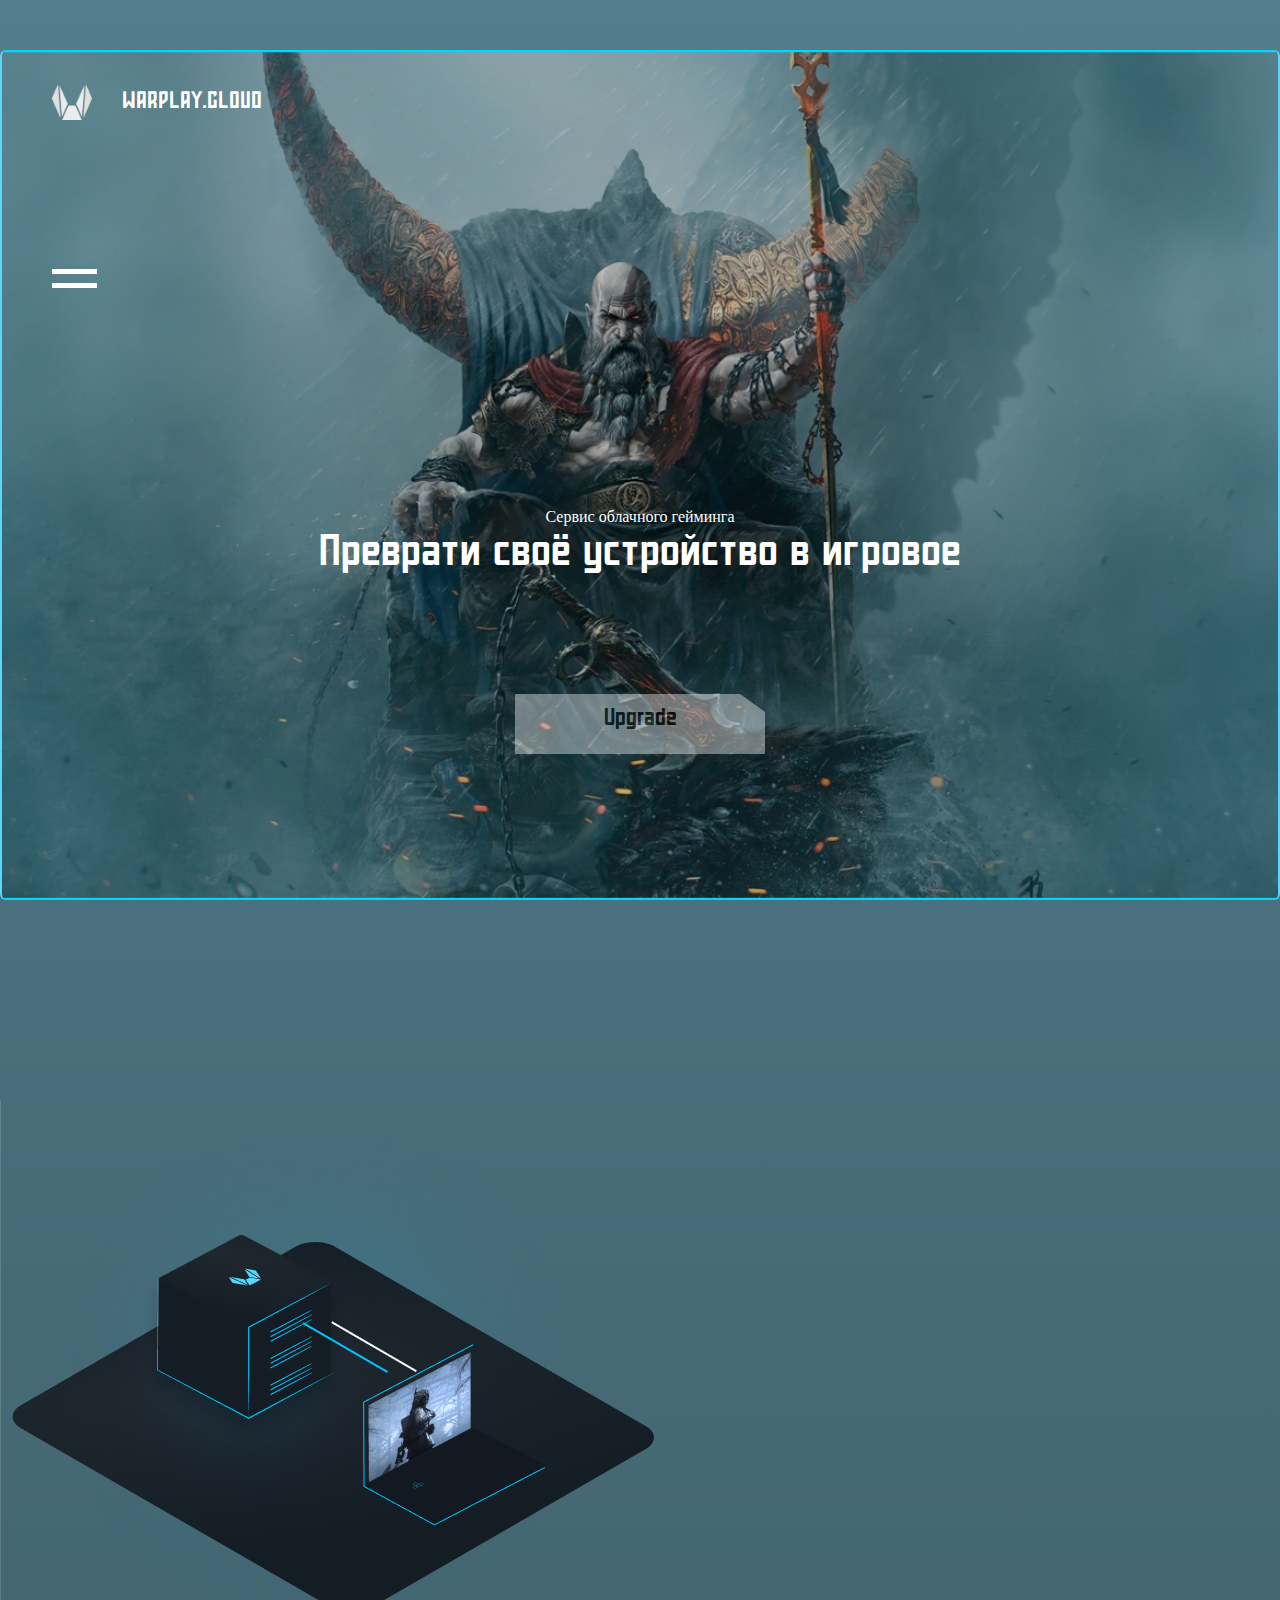
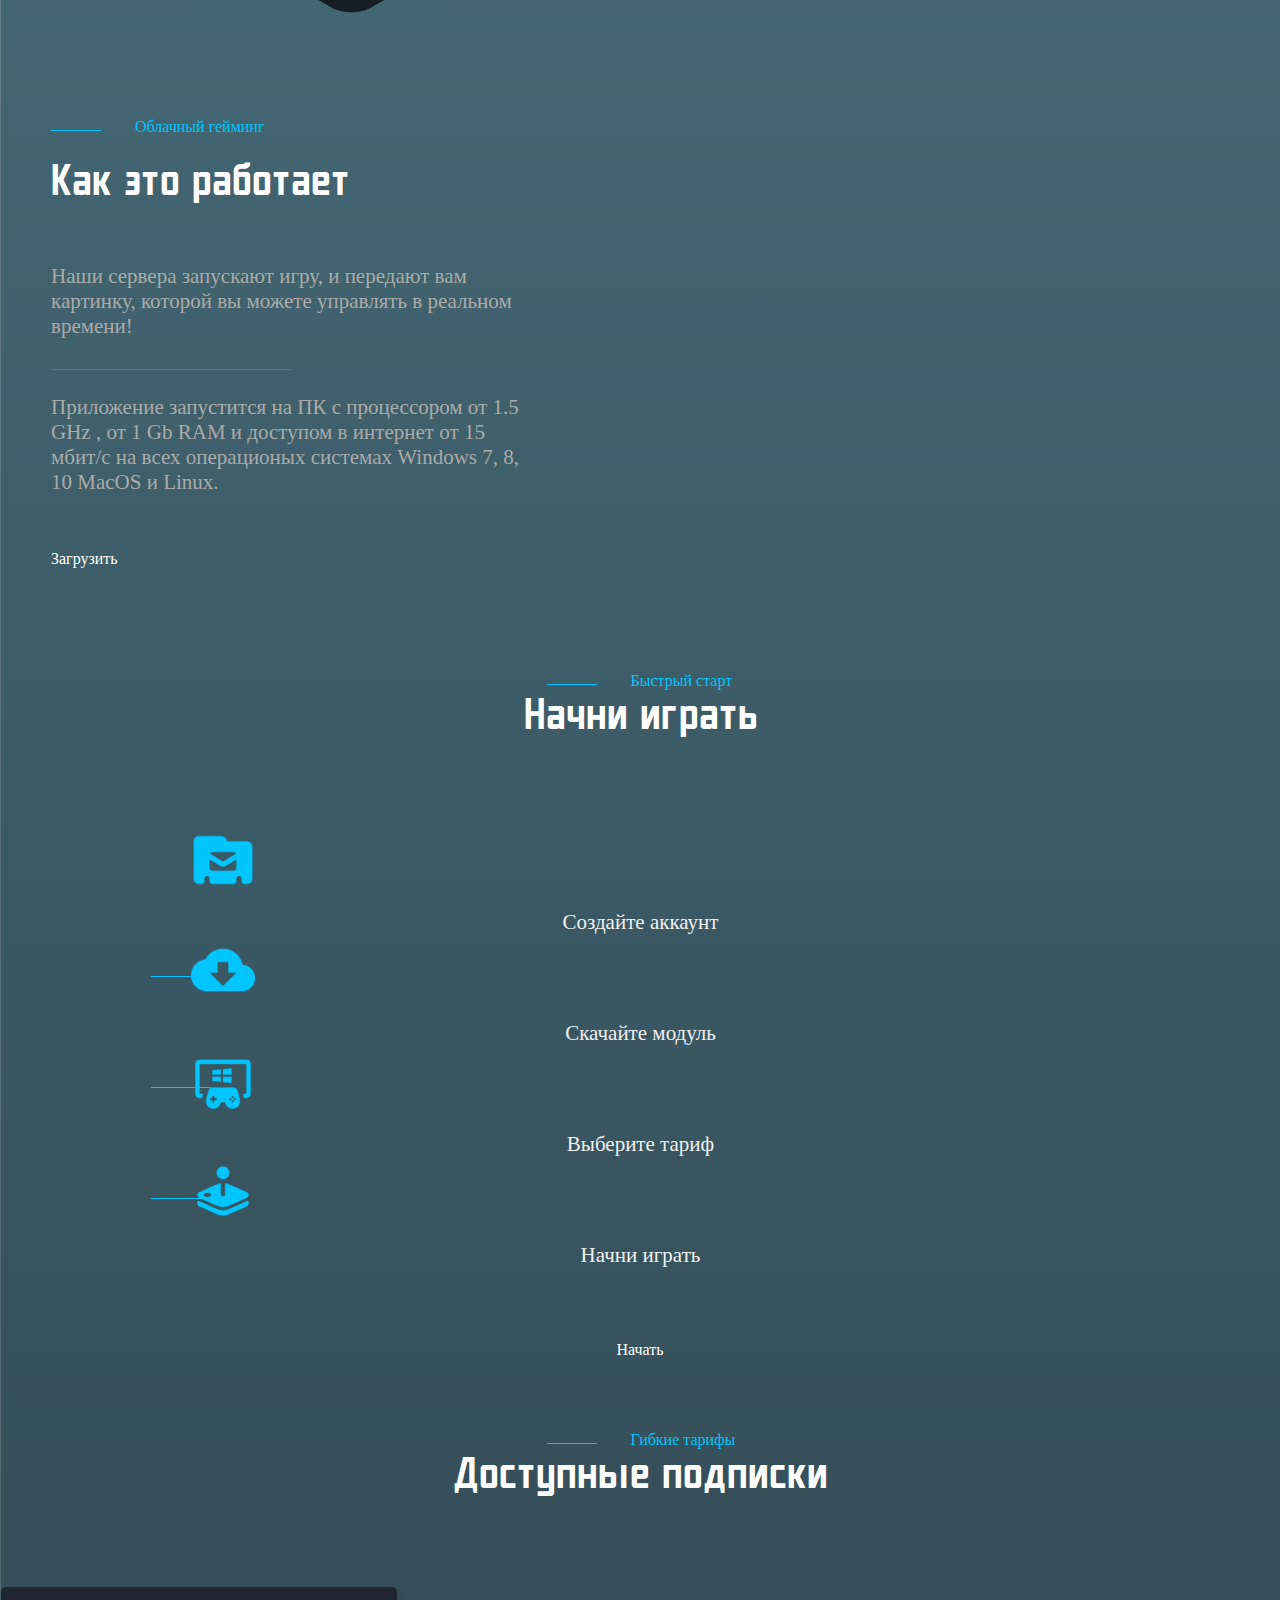
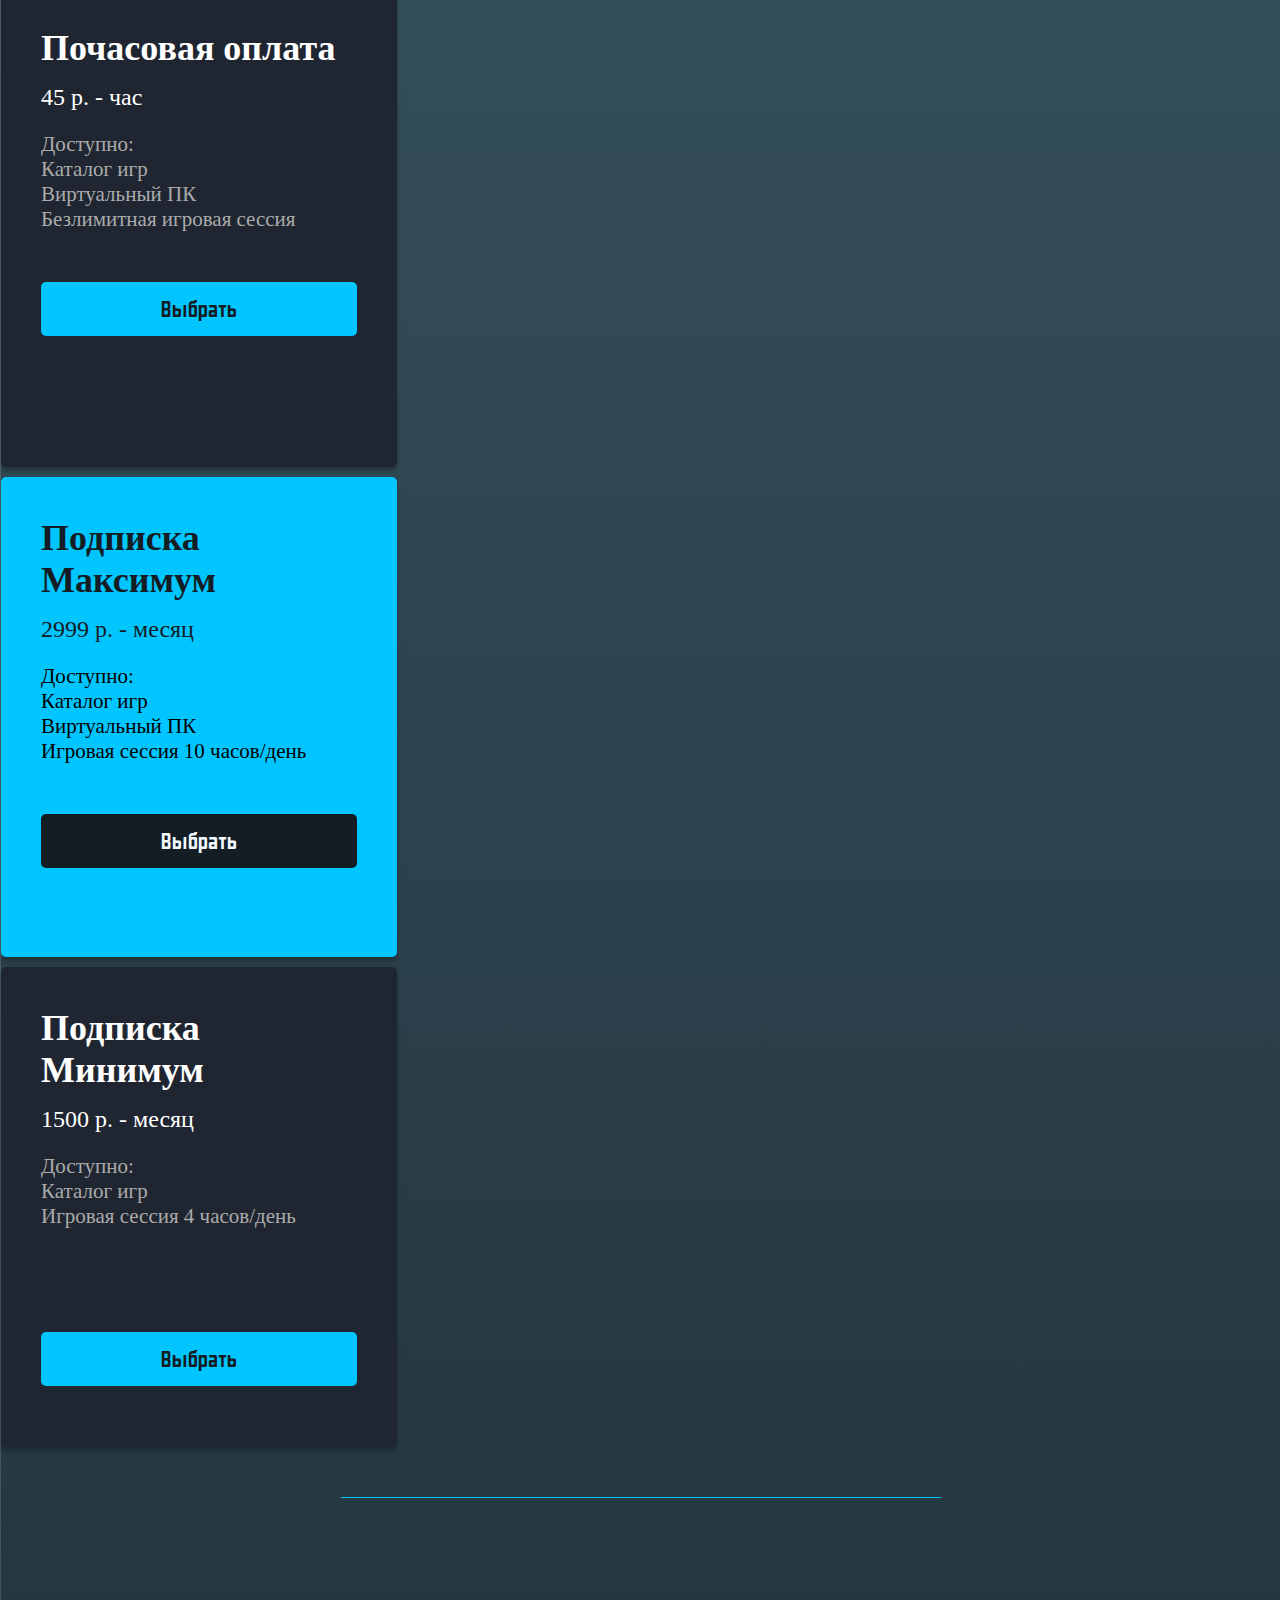
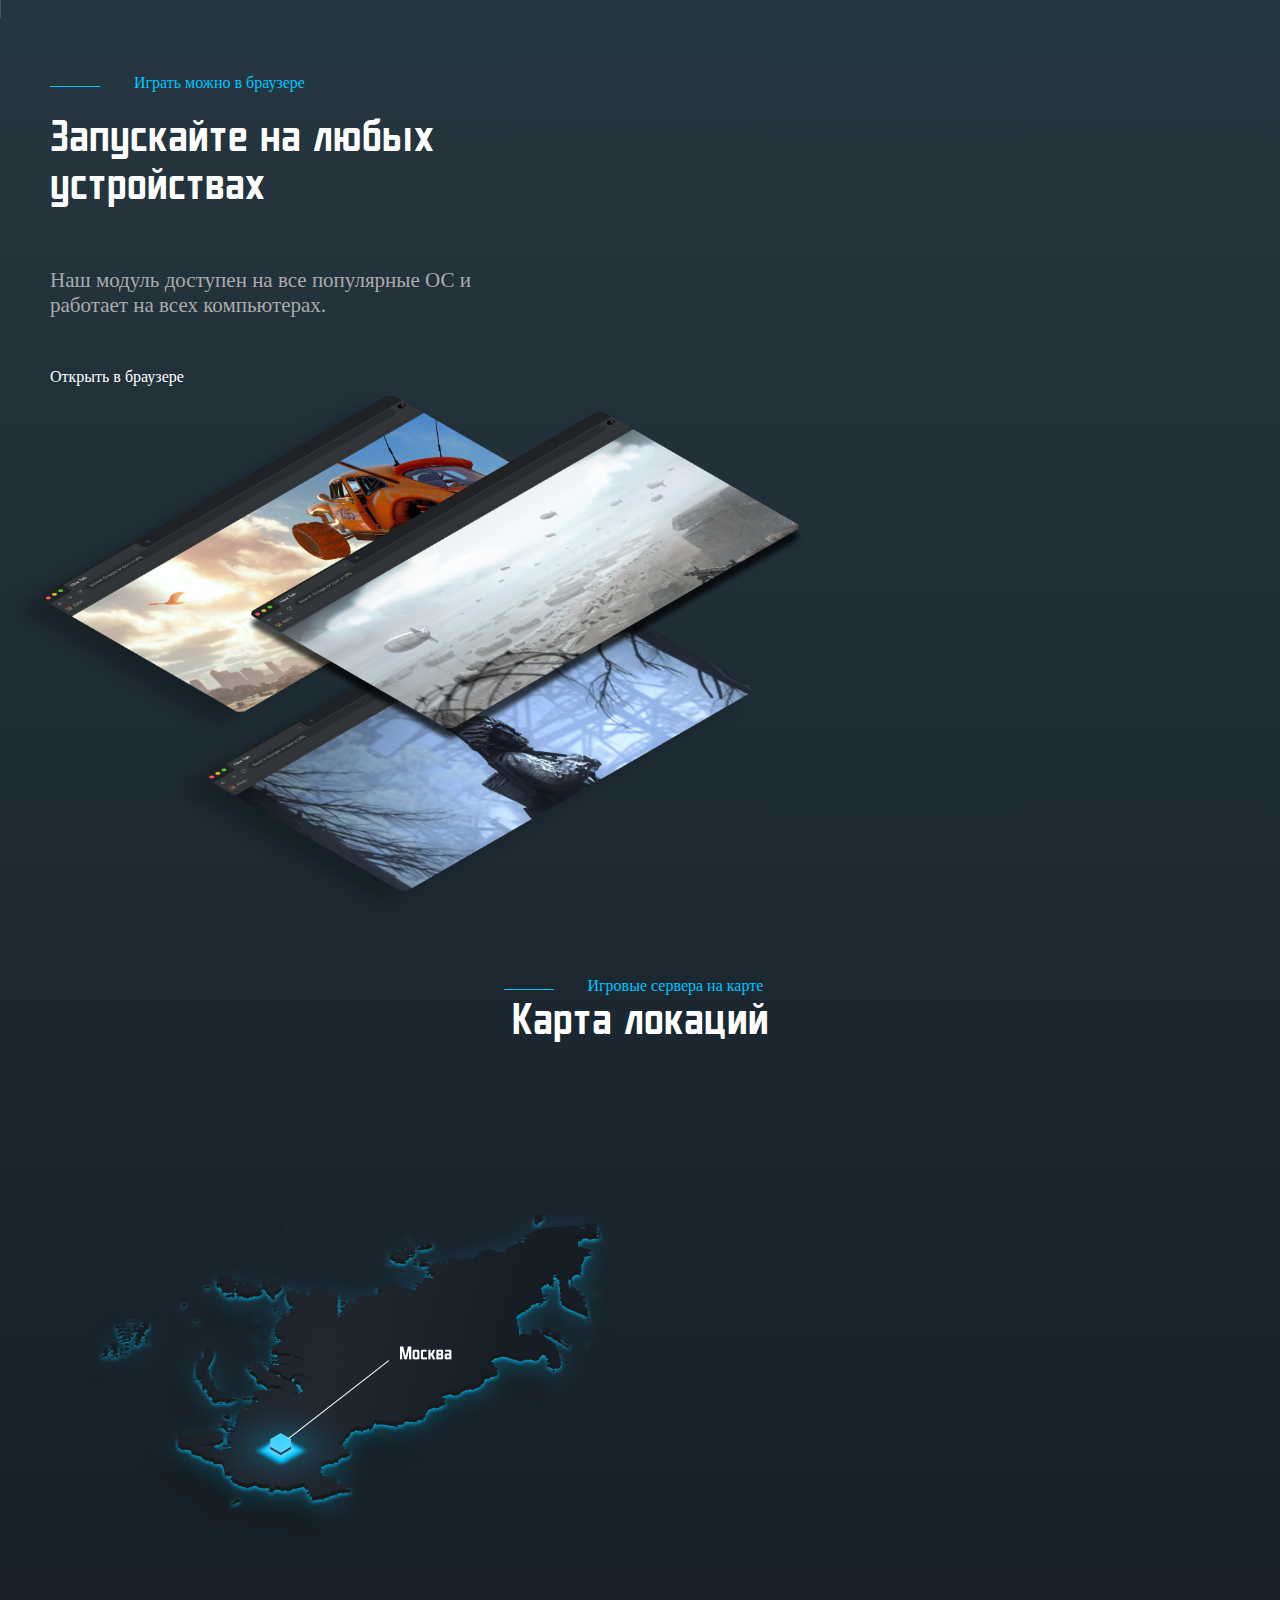
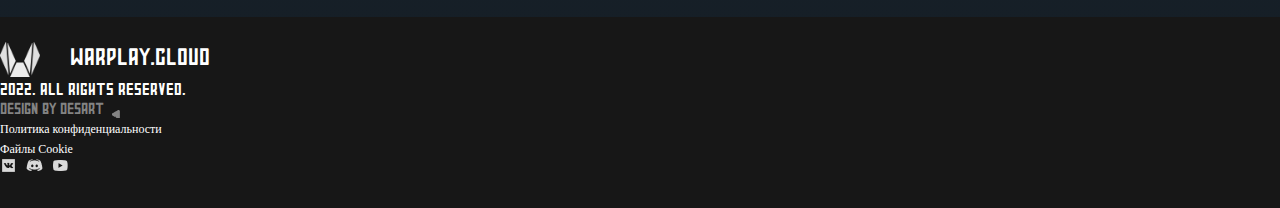
==== index.html @ 453090e2 "Final result" ====
<!DOCTYPE html>
<html lang="en">

<head>
  <meta charset="UTF-8">
  <meta http-equiv="X-UA-Compatible" content="IE=edge">
  <meta name="viewport" content="width=device-width, initial-scale=1.0">
  <title>Warplay.Cloud</title>
  <link rel="stylesheet" href="/assets/css/index.css">
  <link href="https://cdn.jsdelivr.net/npm/bootstrap@5.1.3/dist/css/bootstrap.min.css" rel="stylesheet"
    integrity="sha384-1BmE4kWBq78iYhFldvKuhfTAU6auU8tT94WrHftjDbrCEXSU1oBoqyl2QvZ6jIW3" crossorigin="anonymous">
</head>

<body class="main__page">
  <div class="mobile__menu">
    <div class="logo mobile__logo">
      <img class="rounded d-block img-fluid logo__img" src="assets/images/logo.png">
      <div class="logo__title">Warplay.Cloud</div>
    </div>
    <div class="list">
      <ul>
        <li class="mobile__link"><a href="#" class="link">Главная</a></li>
        <li class="mobile__link"><a href="#" class="link">Сервера</a></li>
        <li class="mobile__link"><a href="pages/download.html" class="link">Скачать</a></li>
        <li class="mobile__link"><a href="#" class="link">Открыть в браузере</a></li>
        <li class="mobile__link"><a href="pages/available_subscriptions.html" class="link">Цены</a></li>
        <li class="mobile__link"><a href="#" class="link">Тех. поддержка</a></li>
        <li class="mobile__link"><a href="pages/contacts.html" class="link">Контакты</a></li>
      </ul>
    </div>
    <div class="contacts">
      <a href="#" style="margin-right: 5px"><img src="assets/images/VK com.png"></a>
      <a href="#" style="margin-right: 5px;"><img src="assets/images/Discord.png"></a>
      <a href="#"><img src="assets/images/YouTube.png"></a>
    </div>
    <div class="back__button"><i class="left"></i></div>
  </div>

  <header class="header">
    <div class="bg_img">
      <div class="container">
        <div class="upper-side">
          <div class="row">
            <div class="col-lg-3 col-md-4 col-12 logo">
              <img class="logo__img" src="assets/images/logo.png">
              <div class="logo__title">Warplay.Cloud</div>
            </div>
            <div class="col-lg-8 col-md-7 col-12">
              <nav>
                <ul class="list-inline hidden" style="margin-top: 5px;">
                  <li class="list-inline-item" style="margin-right: 40px;"><a href="#" class="link">Главная</a></li>
                  <li class="list-inline-item" style="margin-right: 40px;"><a href="#" class="link">Сервера</a></li>
                  <li class="list-inline-item" style="margin-right: 40px;"><a href="pages/download.html"
                      class="link">Скачать</a></li>
                  <li class="list-inline-item" style="margin-right: 40px;"><a href="#" class="link">Открыть в
                      браузере</a>
                  </li>
                  <li class="list-inline-item" style="margin-right: 40px;"><a href="pages/available_subscriptions.html"
                      class="link">Цены</a></li>
                  <li class="list-inline-item" style="margin-right: 40px;"><a href="#" class="link">Тех. поддержка</a>
                  </li>
                  <li class="list-inline-item"><a href="/pages/contacts.html" class="link">Контакты</a></li>
                </ul>
              </nav>
            </div>
            <div class="col-lg-1 col-md-1 col-sm-12">
              <div class="menu__button">
                <span id="first" class="menu__line"></span>
                <span id="second" class="menu__line"></span>
              </div>
              <span class="menu__long-line"></span>
            </div>
          </div>
        </div>
        <div class="header__main">
          <div class="subtitle">Сервис облачного гейминга</div>
          <div class="title">Преврати своё устройство в игровое</div>
          <div class="button corner">
            <a href="pages/registration.html">
              <p>Upgrade</p>
            </a>
          </div>
        </div>
      </div>
    </div>
  </header>

  <section>
    <div class="container border-left">
      <div class="row flex-column-reverse flex-lg-row">
        <div class="col-lg-6 col-12">
          <img class="w-100 rounded mx-auto d-block img-fluid" src=" assets/images/server.png">
        </div>
        <div class="col-lg-6 col-12">
          <div class="text">
            <div class="upper-block">
              <div class="pretitle">Облачный гейминг</div>
            </div>
            <div class="title titlemain" style="text-align: left;">Как это работает</div>
            <div class="about__text text-left">
              <div class="">Наши сервера запускают игру, и передают
                вам картинку, которой вы можете управлять
                в реальном времени!</div>
              <span class="horizontal-line"></span>
              <div class="">Приложение запустится на ПК с процессором
                от 1.5 GHz , от 1 Gb RAM и доступом в интернет
                от 15 мбит/с
                на всех операционых системах
                Windows 7, 8, 10 MacOS и Linux.</d>
              </div>
              <div class="solobtn" style="width: 68px;"><a href="pages/download.html" class="link">Загрузить</a></div>
            </div>
          </div>
        </div>
      </div>
  </section>

  <section>
    <div class="container border-left">
      <div class="quickstart">
        <div class="titles">
          <div class="pretitle">Быстрый старт</div>
          <div class="title">Начни играть</div>
        </div>
        <div class="stages__container">
          <div class="row">
            <div class="col-md-3 col-lg-3 col-6 my-5 my-sm-0 my-md-0 my-lg-0">
              <img class="rounded mx-auto d-block img-fluid" src="assets/images/Mail Contact.png">
              <div class="stages__text">Создайте аккаунт</div>
            </div>
            <div class="col-md-3 col-lg-3 col-6 my-5 my-sm-0 my-md-0 my-lg-0">
              <img class="rounded mx-auto d-block img-fluid" src="assets/images/Download from the Cloud.png">
              <span class="line"></span>
              <div class="stages__text">Скачайте модуль</div>
            </div>
            <div class="col-md-3 col-lg-3 col-6">
              <img class="rounded mx-auto d-block img-fluid" src="assets/images/Ds3 Tool.png">
              <span id="line" class="line"></span>
              <div class="stages__text">Выберите тариф</div>
            </div>
            <div class="col-md-3 col-lg-3 col-6">
              <img class="rounded mx-auto d-block img-fluid" src="assets/images/Apple Arcade.png">
              <span class="line"></span>
              <div class="stages__text">Начни играть</div>
            </div>
          </div>
        </div>
      </div>
      <div class="center" style="width: 48px;"><a href="pages/registration.html" class="link">Начать</a></div>
    </div>
  </section>

  <section>
    <div class="container border-left">
      <div class="subscribes">
        <div class="titles">
          <div class="pretitle">Гибкие тарифы</div>
          <div class="title">Доступные подписки</div>
        </div>
        <div class="row price" style="margin: auto;">
          <div class="col-sm-12 col-md-3 sub__block">
            <div class="sub__box">
              <div class="sub__title">Почасовая
                оплата</div>
              <div class="sub__cost">45 р. - час</div>
              <div class="sub__about">Доступно:<br>
                Каталог игр<br>
                Виртуальный ПК<br>
                Безлимитная игровая сессия</div>
              <div class="sub__btn"><a href="pages/registration.html">Выбрать</a></div>
            </div>
          </div>
          <div class="col-sm-12 col-md-3 sub__block active">
            <div class="sub__box">
              <div class="sub__title">Подписка Максимум</div>
              <div class="sub__cost">2999 р. - месяц</div>
              <div class="sub__about">Доступно:<br>
                Каталог игр<br>
                Виртуальный ПК<br>
                Игровая сессия 10 часов/день</div>
              <div class="sub__btn"><a href="pages/registration.html">Выбрать</a></div>
            </div>
          </div>
          <div class="col-sm-12 sub__block">
            <div class="sub__box">
              <div class="sub__title">Подписка Минимум</div>
              <div class="sub__cost">1500 р. - месяц</div>
              <div id="sub" class="sub__about" style="height: 128px;">Доступно:<br>
                Каталог игр<br>
                Игровая сессия 4 часов/день</div>
              <div class="sub__btn"><a href="pages/registration.html">Выбрать</a></div>
            </div>
          </div>
        </div>

        <div class="center-line"></div>
      </div>
    </div>
  </section>

  <section>
    <div class="container">
      <div class="row">
        <div class="col-lg-5 col-12">
          <div class="text">
            <div class="upper-block">
              <div class="pretitle">Играть можно в браузере</div>
            </div>
            <div class="title titlemain" style="text-align: left;">Запускайте на любых устройствах</div>
            <div class="about">
              <div class="about__text">Наш модуль доступен на все популярные ОС
                и работает на всех компьютерах.</div>
              <div class="solobtn" style="width: 140px;"><a href="#" class="link">Открыть в браузере</a></div>
            </div>
          </div>
        </div>
        <div class="col-lg-7 col-12 mt-3">
          <img id="examples" class="w-100 rounded mx-auto d-block img-fluid" src="assets/images/examples.png"
            style="width: 804px; height: 535px;">
        </div>
      </div>
  </section>

  <section>
    <div class="container" style="margin-top: 50px;">
      <div class="titles" style="width: 485px;">
        <div id="locations" class="pretitle">Игровые сервера на карте</div>
        <div class="title">Карта локаций</div>
      </div>
      <img class="img-fluid rounded mx-auto d-block" src="assets/images/country.png">
    </div>
  </section>

  <footer class="footer">
    <div class="container">
      <div class="row flex-lg-row flex-column-reverse text-center">
        <div class="col-lg-7 col-12">
          <div class="row my-3">
            <div class="col-lg-4 col-12 justify-content-center logo">
              <img class="rounded d-block img-fluid logo__img" src="assets/images/logo.png">
              <div class="logo__title">Warplay.Cloud</div>
            </div>
            <div class="col-lg-4 col-12 logo__title footer__left-text my-2 my-lg-0 my-md-0 my-sm-0"
              style="padding-top: 5px;">2022. All rights reserved.</div>
            <div class="col-lg-4 col-12 logo__title footer__left-end" style="padding-top: 4px;">
              Design by desart</div>
          </div>
        </div>
        <div class="col-lg-5 col-12">
          <div class="row my-3">
            <div class="col-lg-6 col-12 my-1 my-lg-0 my-md-0 my-sm-0 footer__right-text"
              style="padding-top: 5px;">Политика конфиденциальности</div>
            <div class="col-lg-3 col-12 my-1 my-lg-0 my-md-0 my-sm-0 footer__right-text"
              style="padding-top: 5px;">Файлы Cookie</div>
            <div class="col-lg-3 col-12 my-1 my-lg-0 my-md-0 my-sm-0">
              <a href="#" style="margin-right: 5px;"><img src="assets/images/VK com.png"></a>
              <a href="#" style="margin-right: 5px;"><img src="assets/images/Discord.png"></a>
              <a href="#" style="margin-right: 5px;"><img src="assets/images/YouTube.png"></a>
            </div>
          </div>
        </div>
      </div>
    </div>
  </footer>

  <script src="assets/js/menu.js"></script>
  <script src="assets/js/slider.js"></script>
  <script src="assets/js/subblocks.js"></script>
  <script src="assets/js/button.js"></script>
</body>

</html>
---- assets/css/index.css ----
@font-face {
  font-family: Aire;
  src: url("../fonts/AireExterior.woff") format("woff"), url("../fonts/AireExterior.woff2") format("woff2");
  font-weight: normal;
  font-style: normal;
}

@font-face {
  font-family: Pulsar;
  src: url("../fonts/Pulsar.woff") format("woff"), url("../fonts/Pulsar.woff2") format("woff2");
  font-weight: normal;
  font-style: normal;
}

@-webkit-keyframes menu__line-anim {
  0% {
    height: 0;
  }
  50% {
    height: 580px;
  }
  100% {
    height: 0;
  }
}

@keyframes menu__line-anim {
  0% {
    height: 0;
  }
  50% {
    height: 580px;
  }
  100% {
    height: 0;
  }
}

@-webkit-keyframes header__line-before-anim {
  0% {
    height: 0;
  }
  50% {
    height: 80px;
  }
  100% {
    height: 0;
  }
}

@keyframes header__line-before-anim {
  0% {
    height: 0;
  }
  50% {
    height: 80px;
  }
  100% {
    height: 0;
  }
}

@-webkit-keyframes header__line-after-anim {
  0% {
    height: 0;
  }
  50% {
    height: 250px;
  }
  100% {
    height: 0;
  }
}

@keyframes header__line-after-anim {
  0% {
    height: 0;
  }
  50% {
    height: 250px;
  }
  100% {
    height: 0;
  }
}

@-webkit-keyframes header__line-after-anim-mobile {
  0% {
    height: 0;
  }
  50% {
    height: 90px;
  }
  100% {
    height: 0;
  }
}

@keyframes header__line-after-anim-mobile {
  0% {
    height: 0;
  }
  50% {
    height: 90px;
  }
  100% {
    height: 0;
  }
}

body {
  margin: 0;
  min-height: 100vh;
  width: 100%;
  overflow: auto;
}

.main__page {
  background: -webkit-gradient(linear, left top, left bottom, from(#527e8b), to(#141c24));
  background: linear-gradient(#527e8b, #141c24);
}

a {
  color: #fff !important;
  text-decoration: none !important;
}

ul,
li {
  margin: 0;
  padding-left: 0 !important;
  list-style-type: none;
}

h1,
h2,
h3,
h4,
h5,
h6 {
  margin: 0;
}

h1 {
  color: white;
  -webkit-box-align: center;
      -ms-flex-align: center;
          align-items: center;
  font-family: Aire;
  font-weight: 400;
  font-size: 48px;
}

*,
*::after,
*::before {
  -webkit-box-sizing: border-box;
          box-sizing: border-box;
}

.hidden {
  opacity: 0;
}

input {
  height: 75px;
  width: 390px;
  padding-left: 24px;
  margin: 0 0 15px;
  border-radius: 5px;
}

.header {
  padding-top: 50px;
  margin-bottom: 200px;
}

.header::before {
  content: "";
  position: absolute;
  display: block;
  top: 4%;
  left: 50%;
  width: 1px;
  height: 0px;
  background-color: #fff;
  -webkit-animation: header__line-before-anim 4s linear infinite;
          animation: header__line-before-anim 4s linear infinite;
}

.header::after {
  content: "";
  position: absolute;
  display: block;
  bottom: 0;
  left: 50%;
  width: 1px;
  height: 0px;
  background-color: #fff;
  -webkit-animation: header__line-after-anim 8s linear infinite;
          animation: header__line-after-anim 8s linear infinite;
}

.upper-side {
  margin-bottom: 10px;
  padding-left: 50px;
  padding-top: 40px;
}

.logo {
  display: -webkit-box;
  display: -ms-flexbox;
  display: flex;
}

.logo__img {
  margin-top: -5px;
  width: 40px;
  height: 35px;
  margin-right: 30px;
}

.logo__title {
  font-family: Pulsar;
  text-transform: uppercase;
  font-weight: 400;
  font-size: 24px;
  color: #fff;
}

.link {
  font-family: "Roboto" serif;
  font-size: 16px;
  font-weight: 30;
  -webkit-transition: color 0.15s ease-in-out;
  transition: color 0.15s ease-in-out;
}

.link::after {
  content: "";
  display: block;
  width: 0;
  height: 1px;
  background-color: #00c5ff;
  -webkit-transition: width 0.15s ease-in-out;
  transition: width 0.15s ease-in-out;
}

.link:hover {
  color: #00c5ff !important;
}

.link:hover::after {
  width: 100%;
}

.menu__button {
  cursor: pointer;
  position: absolute;
  width: 45px;
  height: 45px;
  -webkit-transition: all 0.2s ease-in-out;
  transition: all 0.2s ease-in-out;
}

.menu__button:hover {
  -webkit-transform: rotate(90deg);
          transform: rotate(90deg);
}

.menu__button:hover .menu__line {
  background-color: #00c5ff;
}

.menu__line {
  width: 45px;
  height: 5px;
  display: block;
  background-color: white;
  -webkit-transition: background-color 0.2s ease-in-out;
  transition: background-color 0.2s ease-in-out;
}

.menu__line#first {
  margin-top: 11px;
}

.menu__line#second {
  margin-top: 9px;
}

.menu__long-line {
  position: absolute;
  display: block;
  margin-left: 22.5px;
  margin-top: 60px;
  width: 1px;
  height: 0;
  background-color: #fff;
  -webkit-animation: menu__line-anim 16s linear infinite;
          animation: menu__line-anim 16s linear infinite;
}

.title {
  text-align: center;
  font-family: Aire;
  font-size: 48px;
  line-height: 1;
  color: #fff;
}

.subtitle {
  margin-top: 250px;
  text-align: center;
  font-family: "Roboto" serif;
  font-weight: 500;
  font-size: 16px;
  color: #fff;
}

.button {
  margin: 120px auto;
  opacity: 0.4;
  text-align: center;
  -webkit-transition: opacity 0.2s ease;
  transition: opacity 0.2s ease;
  cursor: pointer;
}

.button a {
  font-family: Aire;
  font-size: 26px;
}

.button p {
  color: #000;
  padding-top: 10px;
}

.button:hover {
  opacity: 0.8;
}

.corner {
  height: 60px;
  width: 250px;
  -webkit-clip-path: polygon(0 0, 0 100%, 100% 100%, 100% 30%, 90% 0);
          clip-path: polygon(0 0, 0 100%, 100% 100%, 100% 30%, 90% 0);
  background: white;
}

.corner--entrance {
  margin: 15px 57px 15px 37px;
}

.corner--registration {
  margin: 30px 125px 15px 0;
}

.bg_img {
  margin: auto;
  max-width: 1400px;
  height: 850px;
  border-left: 2px solid #57d6ff;
  border-right: 2px solid #57d6ff;
  border-radius: 6px;
  background: url("/assets/images/main1.png") center no-repeat;
  background-size: cover;
  top: 25px;
}

.border-left {
  border-left: 1px solid rgba(255, 255, 255, 0.15);
}

.text {
  padding-top: 55px;
  margin: auto;
  width: 480px;
  margin-left: 50px;
}

.upper-block {
  display: -webkit-box;
  display: -ms-flexbox;
  display: flex;
}

.pretitle {
  font-size: 16px;
  padding-left: 84px;
  color: #00c5ff;
}

.pretitle::before {
  content: "";
  display: block;
  width: 50px;
  height: 1px;
  background-color: #00c5ff;
  -webkit-transform: translate(-84px, 13px);
          transform: translate(-84px, 13px);
}

.horizontal-line {
  margin: 30px 0 25px 0;
  display: block;
  height: 1px;
  background-color: rgba(255, 255, 255, 0.15);
  width: 50%;
}

.titlemain {
  text-align: left;
  margin: 20px 0 60px 0;
}

.about__text {
  font-family: "roboto" serif;
  font-weight: 300;
  font-size: 21px;
  color: #ababab;
}

.solobtn {
  margin-top: 50px;
}

.center {
  padding-top: 70px;
  margin: auto;
}

.quickstart {
  padding-top: 100px;
}

.titles {
  width: 400px;
  margin: auto;
  padding-bottom: 90px;
}

.titles .pretitle {
  padding-left: 190px;
}

.stages__container {
  max-width: 900px;
  margin: auto;
}

.stages__text {
  font-family: "roboto" serif;
  font-size: 21px;
  color: #f1f1f1;
  line-height: 32px;
  text-align: center;
  margin-top: 10px;
}

.line {
  display: block;
  width: 60px;
  height: 1px;
  -webkit-transform: translate(-40px, -30px);
          transform: translate(-40px, -30px);
  background-color: #00c5ff;
}

.subscribes {
  padding-top: 70px;
  padding-bottom: 120px;
}

.price {
  -webkit-box-pack: center;
      -ms-flex-pack: center;
          justify-content: center;
  margin: auto;
  padding-bottom: 40px;
}

.sub__block {
  margin: 0 10px 10px 0;
  width: 31% !important;
  min-width: 280px;
  height: 480px;
  background-color: #1f2631;
  -webkit-box-shadow: 0px 4px 4px rgba(0, 0, 0, 0.25);
          box-shadow: 0px 4px 4px rgba(0, 0, 0, 0.25);
  border-radius: 5px;
  -webkit-transition: background-color 0.15s ease-in-out;
  transition: background-color 0.15s ease-in-out;
}

.sub__box {
  padding: 40px;
}

.sub__title {
  font-family: "roboto" serif;
  font-weight: 700;
  font-size: 36px;
  line-height: 42px;
  color: #fff;
  margin-bottom: 15px;
  -webkit-transition: color 0.15s ease-in-out;
  transition: color 0.15s ease-in-out;
}

.sub__cost {
  font-family: "roboto" serif;
  font-weight: 500;
  font-size: 24px;
  color: #fff;
  margin-bottom: 21px;
  -webkit-transition: color 0.15s ease-in-out;
  transition: color 0.15s ease-in-out;
}

.sub__about {
  font-family: "roboto" serif;
  font-weight: 300;
  font-size: 21px;
  color: #ababab;
  margin-bottom: 50px;
  -webkit-transition: color 0.15s ease-in-out;
  transition: color 0.15s ease-in-out;
}

.sub__btn {
  cursor: pointer;
  margin: auto;
  padding: 15px 0;
  text-align: center;
  font-family: Aire;
  font-size: 24px;
  background-color: #00c5ff;
  border-radius: 5px;
  -webkit-transition: background-color 0.2s ease-in-out;
  transition: background-color 0.2s ease-in-out;
}

.sub__btn a {
  color: #141c24 !important;
}

.active {
  background-color: #00c5ff;
}

.active .sub__title {
  color: #141c24;
}

.active .sub__cost {
  color: #141c24;
}

.active .sub__about {
  color: #000;
}

.active .sub__btn {
  background-color: #141c24;
}

.active .sub__btn a {
  color: #f1f8ff !important;
}

.center-line {
  border-bottom: 1px solid #00c5ff;
  width: 600px;
  margin: 0 auto;
  -webkit-box-align: center;
      -ms-flex-align: center;
          align-items: center;
}

.mobile__menu {
  display: none;
  position: fixed;
  width: 100%;
  height: 100%;
  z-index: 10;
  padding: 20px;
  background: #141c24;
}

.mobile__logo {
  -webkit-box-pack: center;
      -ms-flex-pack: center;
          justify-content: center;
  margin-bottom: 70px;
}

.mobile__link {
  padding-bottom: 35px;
}

.list {
  text-align: center;
}

.contacts {
  text-align: center;
  padding-bottom: 20px;
  border-bottom: 1px solid #ccc;
}

.back__button {
  text-align: center;
  margin-top: 20px;
  bottom: 0;
}

.footer {
  margin-top: 60px;
  padding: 30px 0;
  display: block;
  width: 100%;
  background-color: #171717;
}

.footer__left-text {
  font-size: 17px;
}

.footer__right-text {
  font-family: "roboto" serif;
  font-size: 12px;
  font-weight: 200;
  color: #fff;
}

.footer__left-end {
  font-size: 16px;
  color: #838383;
}

.footer__left-end::after {
  content: "";
  position: absolute;
  width: 8px;
  height: 8px;
  background-image: url(../images/vec.png);
  background-repeat: no-repeat;
  margin-top: 8px;
  margin-left: 8px;
}

.footer__block {
  display: -webkit-box;
  display: -ms-flexbox;
  display: flex;
  -webkit-box-align: center;
      -ms-flex-align: center;
          align-items: center;
}

.page {
  width: 100%;
  max-width: 1400px;
  margin: 0 auto;
  padding: 0 15px;
  background-color: #141c24 !important;
  display: -webkit-box;
  display: -ms-flexbox;
  display: flex;
  -webkit-box-orient: vertical;
  -webkit-box-direction: normal;
      -ms-flex-direction: column;
          flex-direction: column;
  -webkit-box-pack: center;
      -ms-flex-pack: center;
          justify-content: center;
  -webkit-box-align: center;
      -ms-flex-align: center;
          align-items: center;
}

i {
  border: solid white;
  border-width: 0 4px 4px 0;
  display: inline-block;
  padding: 8px;
}

.left {
  -webkit-transform: rotate(135deg);
          transform: rotate(135deg);
}

/* Download 
================*/
.download__container {
  display: -webkit-box;
  display: -ms-flexbox;
  display: flex;
  -webkit-box-orient: vertical;
  -webkit-box-direction: normal;
      -ms-flex-direction: column;
          flex-direction: column;
  -webkit-box-pack: end;
      -ms-flex-pack: end;
          justify-content: flex-end;
  -webkit-box-align: end;
      -ms-flex-align: end;
          align-items: flex-end;
  width: 658px;
  height: 273px;
}

.download__text {
  display: -webkit-box;
  display: -ms-flexbox;
  display: flex;
  -webkit-box-orient: horizontal;
  -webkit-box-direction: normal;
      -ms-flex-direction: row;
          flex-direction: row;
  margin: auto;
  margin-bottom: 50px;
}

.download__home {
  padding-right: 52px;
}

.download__os {
  display: -webkit-box;
  display: -ms-flexbox;
  display: flex;
  margin-top: 75px;
}

.social__item {
  width: 100px;
  height: 100px;
  margin: 0 0 0 62px;
}

.social__icon {
  display: block;
  height: 100px;
  width: 100px;
  fill: #00c5fa;
  -webkit-transition: fill 0.1s linear;
  transition: fill 0.1s linear;
}

.social__icon:hover {
  fill: white;
}

/* Registration 
================*/
.registration__container {
  display: -webkit-box;
  display: -ms-flexbox;
  display: flex;
  -ms-flex-wrap: wrap;
      flex-wrap: wrap;
  text-align: end;
  -webkit-box-pack: end;
      -ms-flex-pack: end;
          justify-content: end;
  max-width: 484px;
}

.registration__container__header {
  display: -webkit-box;
  display: -ms-flexbox;
  display: flex;
  -ms-flex-wrap: wrap;
      flex-wrap: wrap;
  -ms-flex-line-pack: start;
      align-content: flex-start;
  height: 48px;
  margin-bottom: 32px;
}

.registration__container__header--reg {
  margin: -10px 0 32px -75px;
}

.registration__home {
  display: -webkit-box;
  display: -ms-flexbox;
  display: flex;
  -webkit-box-pack: end;
      -ms-flex-pack: end;
          justify-content: flex-end;
  -webkit-box-align: end;
      -ms-flex-align: end;
          align-items: flex-end;
  margin-right: 40px;
  height: 33px;
}

.registration__text {
  font-family: Aire;
  font-size: 24px;
  margin-right: 57px;
}

.registration__text--active {
  color: white;
  margin-right: 40px;
  font-size: 48px;
}

.registration__text--inactive {
  color: rgba(255, 255, 255, 0.5);
  font-size: 48px;
  margin-right: 80px;
}

.registration__agreement {
  display: -webkit-box;
  display: -ms-flexbox;
  display: flex;
  -ms-flex-wrap: wrap;
      flex-wrap: wrap;
  margin-top: -35px;
}

.registration__agreement__text {
  max-width: 382px;
  height: 112px;
  color: rgba(255, 255, 255, 0.5);
  font-family: "roboto" serif;
  font-weight: 200;
  font-size: 12px;
  line-height: 1.2;
  margin: 39px 19px 19px 19px;
  padding-left: 20px;
  text-align: left;
}

.registration__fast_entering {
  display: -webkit-box;
  display: -ms-flexbox;
  display: flex;
  -ms-flex-wrap: wrap;
      flex-wrap: wrap;
  width: 240px;
  -webkit-box-pack: center;
      -ms-flex-pack: center;
          justify-content: center;
  margin-right: 140px;
}

.registration__fast_entering__item {
  width: 25px;
  height: 25px;
  margin: 6px 10px;
}

/* Registration_confimation
================*/
.confirmation__container {
  display: -webkit-box;
  display: -ms-flexbox;
  display: flex;
  -webkit-box-orient: vertical;
  -webkit-box-direction: normal;
      -ms-flex-direction: column;
          flex-direction: column;
  -webkit-box-pack: end;
      -ms-flex-pack: end;
          justify-content: flex-end;
  -webkit-box-align: end;
      -ms-flex-align: end;
          align-items: flex-end;
  max-width: 836px;
}

.confirmation__header {
  display: -webkit-box;
  display: -ms-flexbox;
  display: flex;
  -ms-flex-wrap: wrap;
      flex-wrap: wrap;
  margin-bottom: 65px;
}

.confirmation__home {
  margin-top: 13px;
  margin-right: 40px;
  height: 33px;
}

.confirmation__header__text {
  color: white;
  font-size: 39px;
  margin-right: 111px;
}

.confirmation__text {
  color: #ababab;
  font-family: "roboto" serif !important;
  font-weight: 300;
  font-size: 16px;
  line-height: 1.8;
}

/* Contact
================*/
.contact__container {
  display: -webkit-box;
  display: -ms-flexbox;
  display: flex;
  -webkit-box-orient: vertical;
  -webkit-box-direction: normal;
      -ms-flex-direction: column;
          flex-direction: column;
  -webkit-box-pack: end;
      -ms-flex-pack: end;
          justify-content: flex-end;
  -webkit-box-align: end;
      -ms-flex-align: end;
          align-items: flex-end;
  width: 207px;
  height: 120px;
}

.contact__text {
  display: -webkit-box;
  display: -ms-flexbox;
  display: flex;
  -webkit-box-orient: horizontal;
  -webkit-box-direction: normal;
      -ms-flex-direction: row;
          flex-direction: row;
  margin-bottom: 49px;
}

.download__home {
  display: -webkit-box;
  display: -ms-flexbox;
  display: flex;
  padding-right: 52px;
}

.contact__messenger {
  display: -webkit-box;
  display: -ms-flexbox;
  display: flex;
  margin-right: 25px;
}

.contact__item {
  width: 42px;
  height: 42px;
  margin: 0 5px;
}

.contact__icon {
  display: block;
  height: 42px;
  width: 42px;
  fill: rgba(255, 255, 255, 0.8);
  -webkit-transition: fill 0.1s linear;
  transition: fill 0.1s linear;
}

.social__icon:hover {
  fill: white;
}

/* Entrance
================*/
.entrance__agreement {
  display: -webkit-box;
  display: -ms-flexbox;
  display: flex;
  -ms-flex-wrap: wrap;
      flex-wrap: wrap;
}

.entrance__agreement__text {
  width: 61px;
  color: rgba(255, 255, 255, 0.5);
  font-family: "roboto", serif;
  font-weight: 200;
  font-size: 14px;
  line-height: 1.2;
  margin: 39px 0 72px 0;
  text-align: left;
  padding-top: 5px;
}

.section__pre-post-title {
  font-family: "roboto" serif;
  font-size: 14px;
  color: rgba(255, 255, 255, 0.5);
  margin: auto auto 12px 170px;
  margin-bottom: 12px;
  text-align: center;
}

.section__pre-post-title::before {
  content: "";
  display: block;
  width: 117px;
  height: 1px;
  background-color: rgba(255, 255, 255, 0.5);
  -webkit-transform: translate(-129px, 12px);
          transform: translate(-129px, 12px);
}

.section__pre-post-title::after {
  content: "";
  display: block;
  width: 117px;
  height: 1px;
  background-color: rgba(255, 255, 255, 0.5);
  -webkit-transform: translate(129px, -9px);
          transform: translate(129px, -9px);
}

@media (max-width: 992px) {
  .main__page {
    background: #141c24;
  }
  .border-left {
    border: none;
  }
  .center-line {
    width: 60%;
  }
  #sub {
    height: 156px !important;
  }
}

@media (max-width: 767px) {
  .stages__text {
    font-size: 15px;
  }
  #line {
    display: none;
  }
  .header {
    padding-top: 30px;
  }
  .header .title {
    text-align: left;
    padding-left: 30px;
  }
  .header .subtitle {
    padding-left: 30px;
    margin-top: 40px;
    text-align: left;
    width: 50%;
  }
  .header::before {
    display: none;
  }
  .header::after {
    -webkit-animation: header__line-after-anim-mobile 8s linear infinite;
            animation: header__line-after-anim-mobile 8s linear infinite;
  }
  .header .menu__long-line {
    display: none;
  }
  .header .menu__button {
    display: block;
    position: absolute;
    bottom: 0;
    right: 5%;
    margin-bottom: 100px;
  }
}

@media (max-width: 576px) {
  .header {
    padding-top: 0;
  }
  .upper-side {
    padding-left: 0px;
  }
  .border-left {
    border: none;
  }
  .center-line {
    display: none;
  }
  #examples {
    width: 80% !important;
    height: auto !important;
  }
  .stages__text {
    font-size: 15px;
  }
  .text {
    margin-left: 0;
    max-width: 100%;
  }
  .title {
    max-width: 250px;
  }
  .titles {
    max-width: 250px;
  }
  .titles .pretitle {
    text-align: center;
    padding-left: 90px;
  }
  .titles .pretitle::before {
    width: 50px;
    -webkit-transform: translate(-30px, 13px);
            transform: translate(-30px, 13px);
  }
  .titles .pretitle#locations::before {
    -webkit-transform: translate(-70px, 13px);
            transform: translate(-70px, 13px);
  }
  .sub__block {
    width: 15%;
  }
  /* Download 
  ================*/
  .download__container {
    width: 358px;
    -webkit-box-pack: center;
        -ms-flex-pack: center;
            justify-content: center;
    -webkit-box-align: center;
        -ms-flex-align: center;
            align-items: center;
    padding-bottom: 120px;
  }
  .download__text {
    -webkit-box-orient: vertical;
    -webkit-box-direction: normal;
        -ms-flex-direction: column;
            flex-direction: column;
    -webkit-box-align: start;
        -ms-flex-align: start;
            align-items: flex-start;
    margin-bottom: 0;
  }
  .download__home {
    margin-bottom: 45px;
  }
  .download__os {
    -webkit-box-orient: vertical;
    -webkit-box-direction: normal;
        -ms-flex-direction: column;
            flex-direction: column;
    margin-top: 55px;
  }
  .social__item {
    width: 80px;
    height: 80px;
    margin: 15px 0;
  }
  .social__icon {
    height: 80px;
    width: 80px;
  }
  /* Contact
  ================*/
  .page {
    -webkit-box-pack: start;
        -ms-flex-pack: start;
            justify-content: flex-start;
  }
  .contact__container {
    -webkit-box-pack: center;
        -ms-flex-pack: center;
            justify-content: center;
    -webkit-box-align: center;
        -ms-flex-align: center;
            align-items: center;
    padding-top: 155px;
  }
  .contact__text {
    -webkit-box-orient: vertical;
    -webkit-box-direction: normal;
        -ms-flex-direction: column;
            flex-direction: column;
    -webkit-box-align: start;
        -ms-flex-align: start;
            align-items: flex-start;
    margin-bottom: 0;
  }
  .contact__messenger {
    margin: 35px 0;
  }
  .contact__item {
    width: 42px;
    height: 42px;
  }
  .contact__icon {
    height: 42px;
    width: 42px;
    fill: rgba(255, 255, 255, 0.8);
  }
  /* Entrance 
  ================*/
  .registration__container {
    -webkit-box-align: start;
        -ms-flex-align: start;
            align-items: flex-start;
    -webkit-box-pack: center;
        -ms-flex-pack: center;
            justify-content: center;
    padding-top: 50px;
  }
  .registration__container__header {
    -ms-flex-wrap: nowrap;
        flex-wrap: nowrap;
    -webkit-box-orient: vertical;
    -webkit-box-direction: normal;
        -ms-flex-direction: column;
            flex-direction: column;
    -webkit-box-align: start;
        -ms-flex-align: start;
            align-items: flex-start;
    height: 150px;
  }
  .registration__text--active {
    margin: 25px 0 0 40px;
    font-size: 48px;
    -webkit-box-align: center;
        -ms-flex-align: center;
            align-items: center;
  }
  .registration__text--inactive {
    margin-left: 40px;
    font-size: 48px;
    -webkit-box-align: center;
        -ms-flex-align: center;
            align-items: center;
    padding: 0px;
  }
  .entrance__agreement {
    -webkit-box-orient: horizontal;
    -webkit-box-direction: normal;
        -ms-flex-direction: row;
            flex-direction: row;
    -ms-flex-wrap: wrap;
        flex-wrap: wrap;
    -webkit-box-pack: center;
        -ms-flex-pack: center;
            justify-content: center;
    margin: 0 0 100px 0;
  }
  .corner--entrance {
    margin: 40px 100px 0;
  }
  .entrance__agreement__text {
    -webkit-box-orient: vertical;
    -webkit-box-direction: normal;
        -ms-flex-direction: column;
            flex-direction: column;
    -webkit-box-ordinal-group: 3;
        -ms-flex-order: 2;
            order: 2;
  }
  .registration__fast_entering {
    -webkit-box-pack: center;
        -ms-flex-pack: center;
            justify-content: center;
    margin: 0;
  }
  /* Registration 
  ================*/
  input {
    width: 325px;
    -webkit-box-ordinal-group: 2;
        -ms-flex-order: 1;
            order: 1;
  }
  .corner--registration {
    margin: 20px 100px 0;
  }
  .registration__agreement {
    margin: -25px 0 0 0;
  }
  .registration__agreement__text {
    -webkit-box-orient: vertical;
    -webkit-box-direction: normal;
        -ms-flex-direction: column;
            flex-direction: column;
    -webkit-box-ordinal-group: 3;
        -ms-flex-order: 2;
            order: 2;
    max-width: 271px;
    margin-left: 0;
    margin-bottom: 85px;
  }
}

@media (max-width: 375px) {
  .download__container {
    width: 240px;
  }
  .download__text {
    font-size: 36px;
  }
  .download__os {
    margin-top: 25px;
  }
  .entrance__agreement {
    margin-bottom: -35px;
  }
  .entrance__agreement__text {
    margin: 39px 0 0 0;
  }
  .registration__home {
    margin: 0 0 0 40px;
  }
  .confirmation__header {
    margin: 5px 0;
  }
  .confirmation__header__text {
    font-size: 20px;
  }
  .confirmation__text {
    font-size: 12px;
  }
  .registration__agreement__text {
    padding-left: 3px;
    margin-right: 0;
    width: 250px;
  }
}
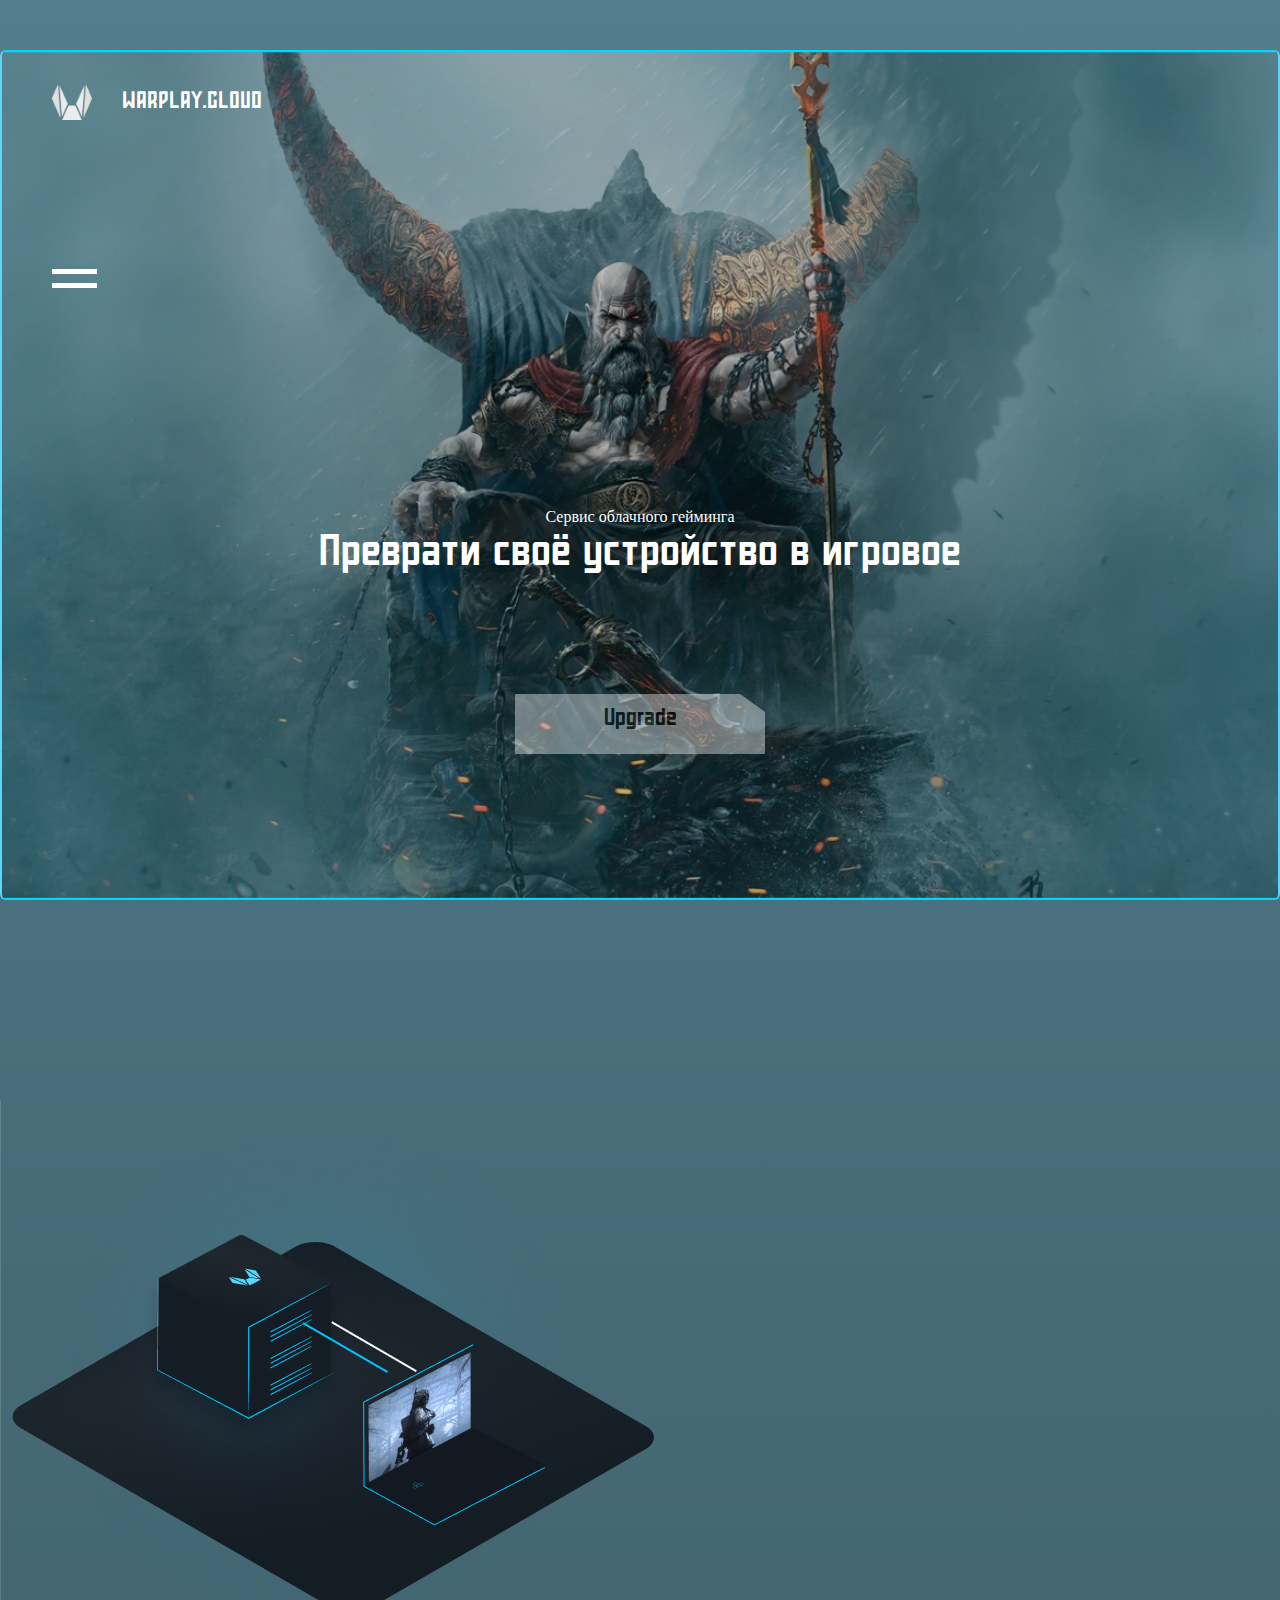
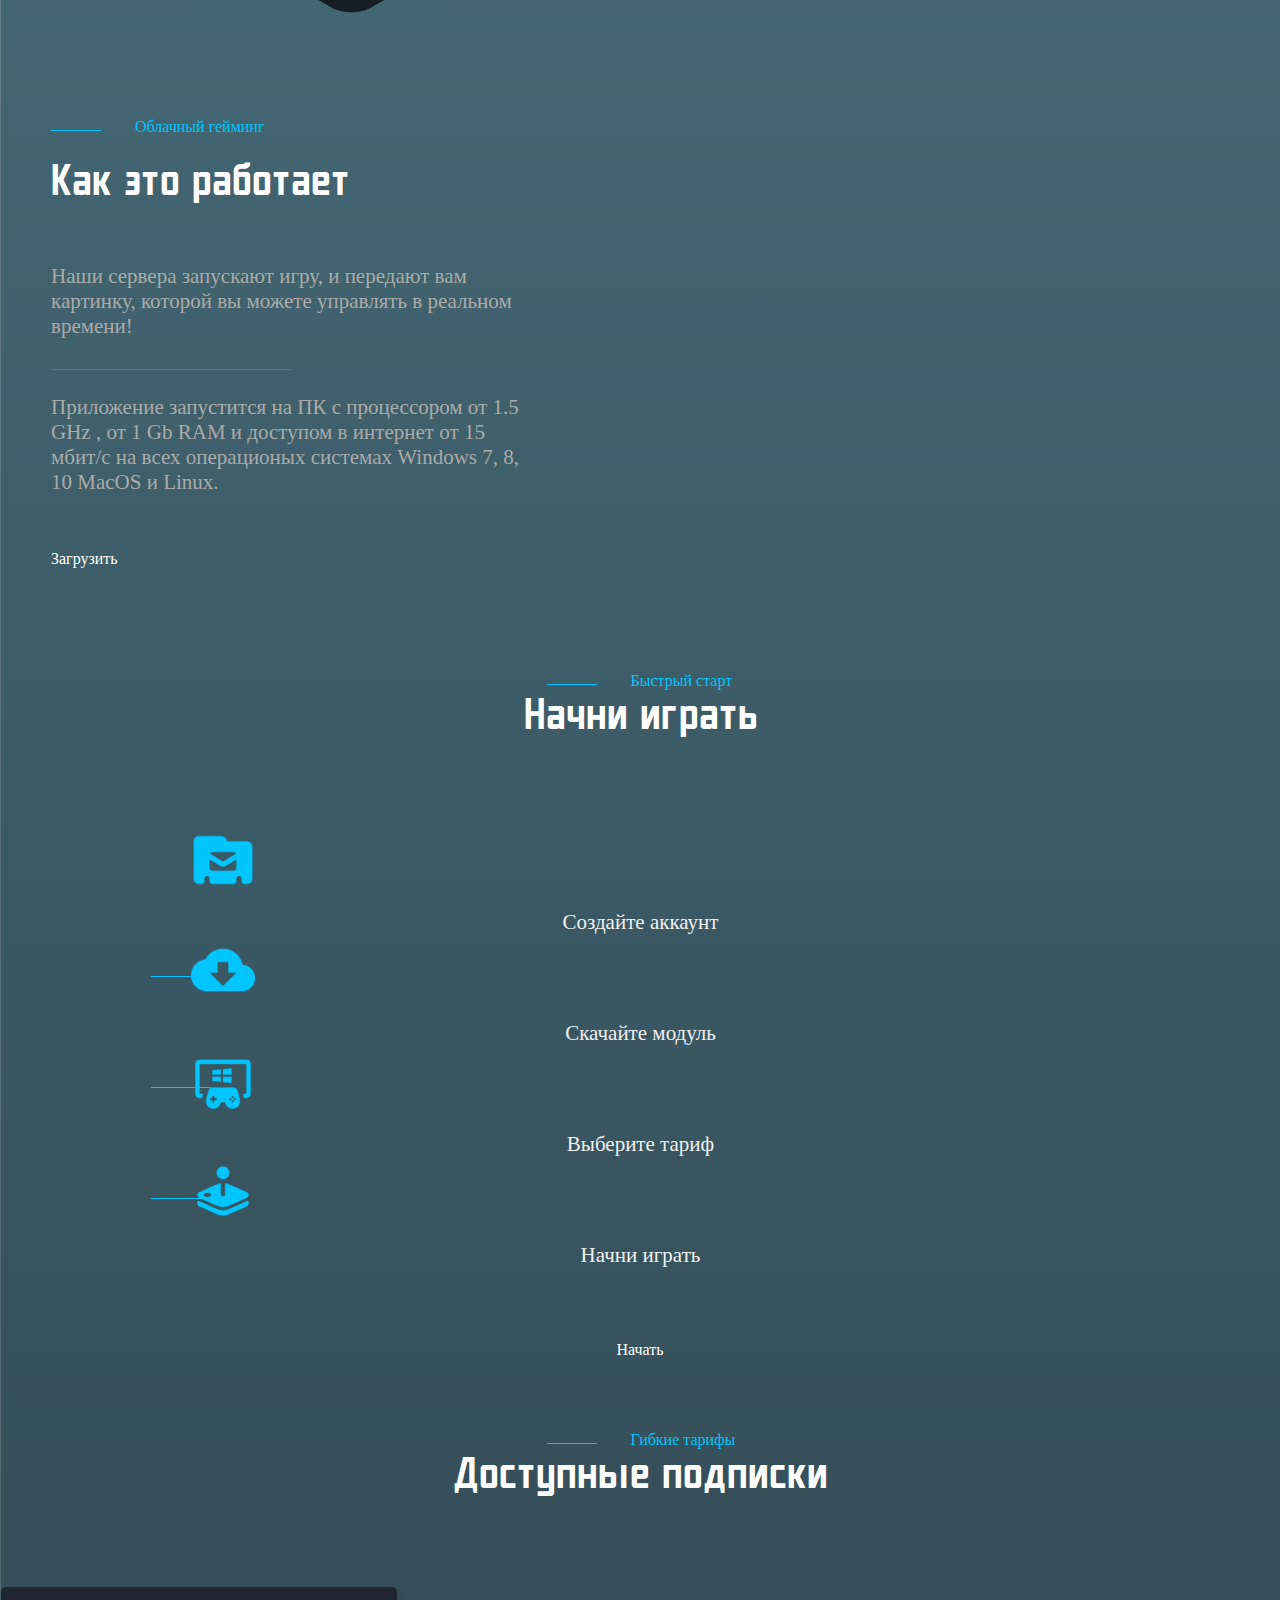
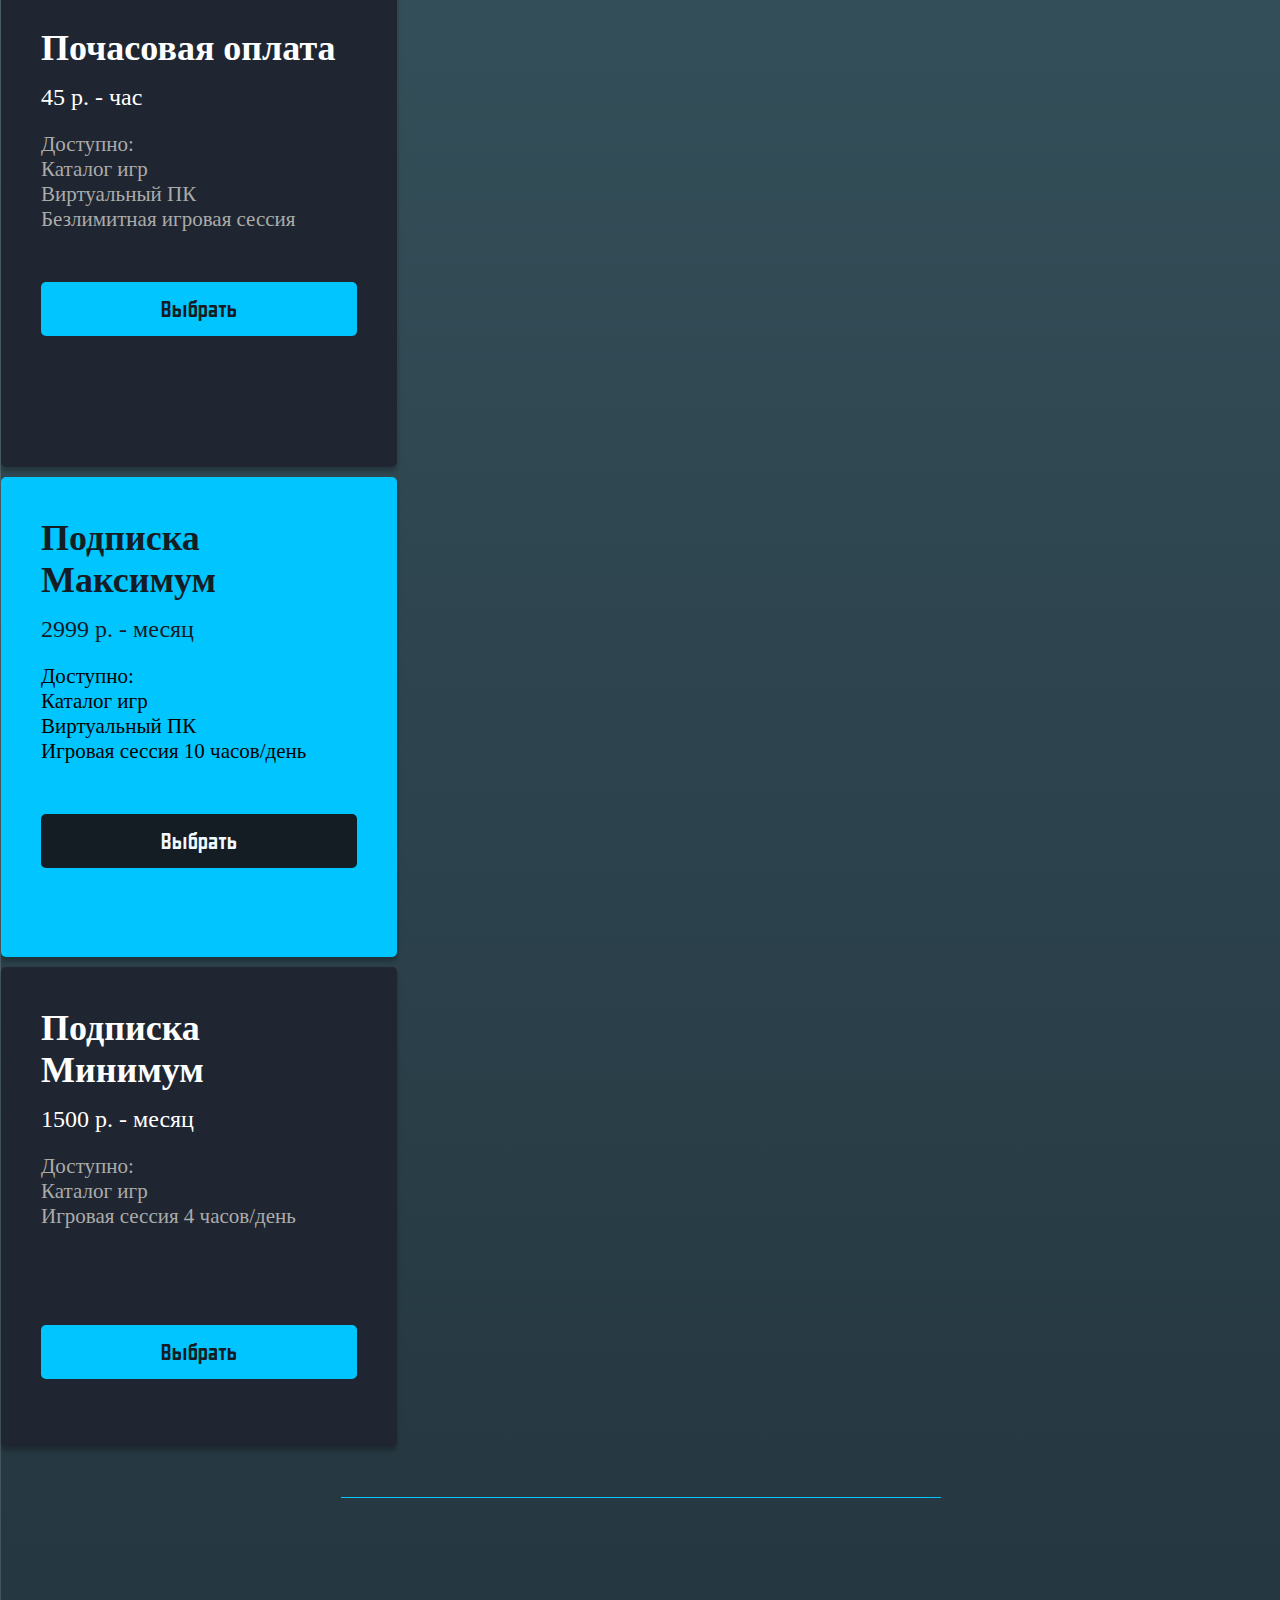
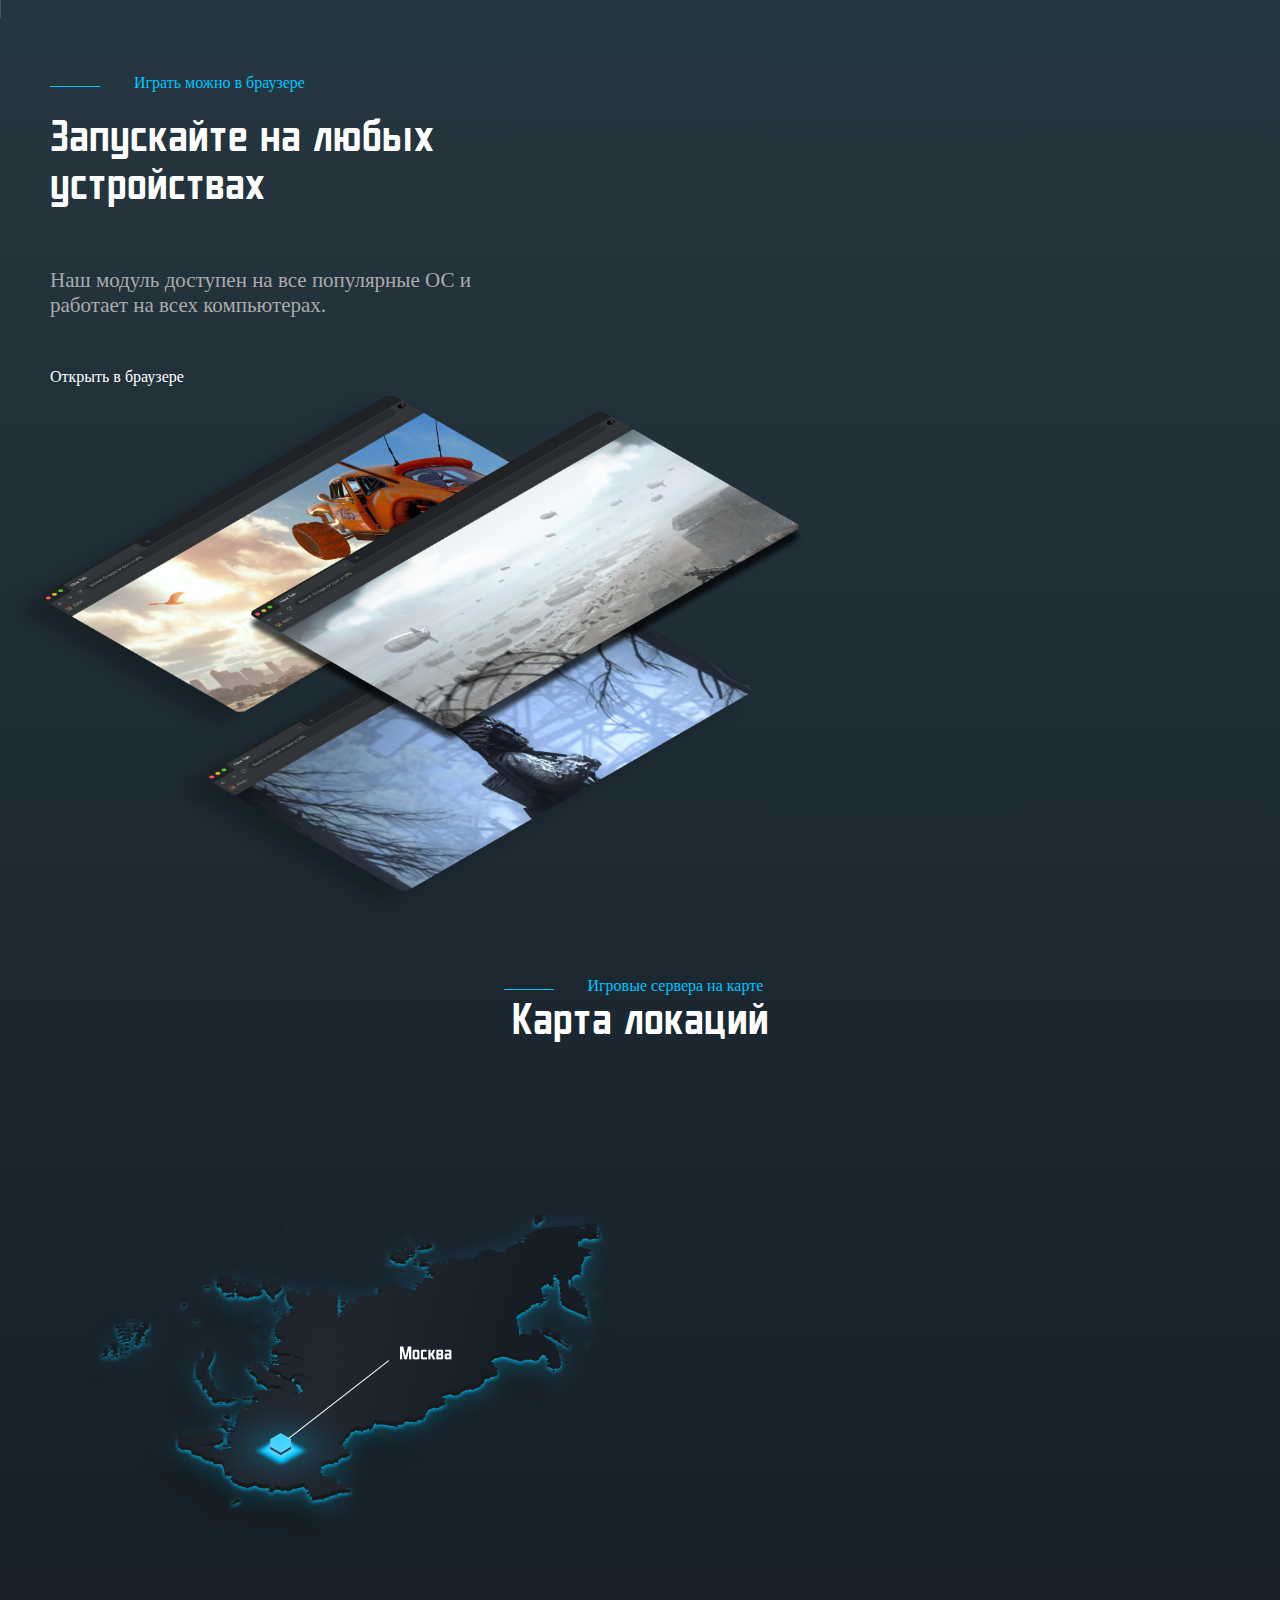
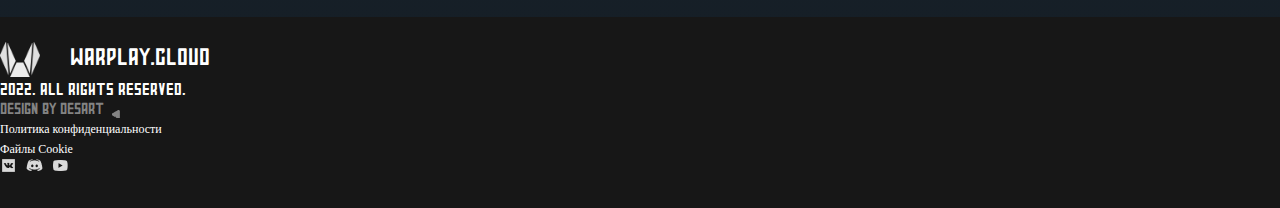
==== commit edf24d41: "Main" ====
--- a/index.html
+++ b/index.html
@@ -6,7 +6,7 @@
   <meta http-equiv="X-UA-Compatible" content="IE=edge">
   <meta name="viewport" content="width=device-width, initial-scale=1.0">
   <title>Warplay.Cloud</title>
-  <link rel="stylesheet" href="/assets/css/index.css">
+  <link rel="stylesheet" href="assets/css/index.css">
   <link href="https://cdn.jsdelivr.net/npm/bootstrap@5.1.3/dist/css/bootstrap.min.css" rel="stylesheet"
     integrity="sha384-1BmE4kWBq78iYhFldvKuhfTAU6auU8tT94WrHftjDbrCEXSU1oBoqyl2QvZ6jIW3" crossorigin="anonymous">
 </head>
@@ -59,7 +59,7 @@
                       class="link">Цены</a></li>
                   <li class="list-inline-item" style="margin-right: 40px;"><a href="#" class="link">Тех. поддержка</a>
                   </li>
-                  <li class="list-inline-item"><a href="/pages/contacts.html" class="link">Контакты</a></li>
+                  <li class="list-inline-item"><a href="pages/contacts.html" class="link">Контакты</a></li>
                 </ul>
               </nav>
             </div>
@@ -167,7 +167,9 @@
                 Каталог игр<br>
                 Виртуальный ПК<br>
                 Безлимитная игровая сессия</div>
-              <div class="sub__btn"><a href="pages/registration.html">Выбрать</a></div>
+              <a href="pages/registration.html">
+                <div class="sub__btn">Выбрать</div>
+              </a>
             </div>
           </div>
           <div class="col-sm-12 col-md-3 sub__block active">
@@ -178,17 +180,21 @@
                 Каталог игр<br>
                 Виртуальный ПК<br>
                 Игровая сессия 10 часов/день</div>
-              <div class="sub__btn"><a href="pages/registration.html">Выбрать</a></div>
+              <a href="pages/registration.html">
+                <div class="sub__btn">Выбрать</div>
+              </a>
             </div>
           </div>
           <div class="col-sm-12 sub__block">
             <div class="sub__box">
               <div class="sub__title">Подписка Минимум</div>
               <div class="sub__cost">1500 р. - месяц</div>
-              <div id="sub" class="sub__about" style="height: 128px;">Доступно:<br>
+              <div class="sub__about">Доступно:<br>
                 Каталог игр<br>
-                Игровая сессия 4 часов/день</div>
-              <div class="sub__btn"><a href="pages/registration.html">Выбрать</a></div>
+                Игровая сессия 4 часов/день<br><p style="opacity: 0;">1</p></div>
+              <a href="pages/registration.html">
+                <div class="sub__btn">Выбрать</div>
+              </a>
             </div>
           </div>
         </div>
@@ -248,10 +254,10 @@
         </div>
         <div class="col-lg-5 col-12">
           <div class="row my-3">
-            <div class="col-lg-6 col-12 my-1 my-lg-0 my-md-0 my-sm-0 footer__right-text"
-              style="padding-top: 5px;">Политика конфиденциальности</div>
-            <div class="col-lg-3 col-12 my-1 my-lg-0 my-md-0 my-sm-0 footer__right-text"
-              style="padding-top: 5px;">Файлы Cookie</div>
+            <div class="col-lg-6 col-12 my-1 my-lg-0 my-md-0 my-sm-0 footer__right-text" style="padding-top: 5px;">
+              Политика конфиденциальности</div>
+            <div class="col-lg-3 col-12 my-1 my-lg-0 my-md-0 my-sm-0 footer__right-text" style="padding-top: 5px;">Файлы
+              Cookie</div>
             <div class="col-lg-3 col-12 my-1 my-lg-0 my-md-0 my-sm-0">
               <a href="#" style="margin-right: 5px;"><img src="assets/images/VK com.png"></a>
               <a href="#" style="margin-right: 5px;"><img src="assets/images/Discord.png"></a>
@@ -263,8 +269,8 @@
     </div>
   </footer>
 
+  <script src="assets/js/slider.js"></script>
   <script src="assets/js/menu.js"></script>
-  <script src="assets/js/slider.js"></script>
   <script src="assets/js/subblocks.js"></script>
   <script src="assets/js/button.js"></script>
 </body>
--- a/assets/css/index.css
+++ b/assets/css/index.css
@@ -364,7 +364,7 @@
   border-left: 2px solid #57d6ff;
   border-right: 2px solid #57d6ff;
   border-radius: 6px;
-  background: url("/assets/images/main1.png") center no-repeat;
+  background: url("../images/main1.png") center no-repeat;
   background-size: cover;
   top: 25px;
 }
@@ -540,9 +540,6 @@
   border-radius: 5px;
   -webkit-transition: background-color 0.2s ease-in-out;
   transition: background-color 0.2s ease-in-out;
-}
-
-.sub__btn a {
   color: #141c24 !important;
 }
 
@@ -564,9 +561,6 @@
 
 .active .sub__btn {
   background-color: #141c24;
-}
-
-.active .sub__btn a {
   color: #f1f8ff !important;
 }
 
@@ -1077,8 +1071,16 @@
 }
 
 @media (max-width: 576px) {
+  .bg_img {
+    border: none;
+  }
   .header {
     padding-top: 0;
+  }
+  .logo {
+    -webkit-box-pack: center;
+        -ms-flex-pack: center;
+            justify-content: center;
   }
   .upper-side {
     padding-left: 0px;
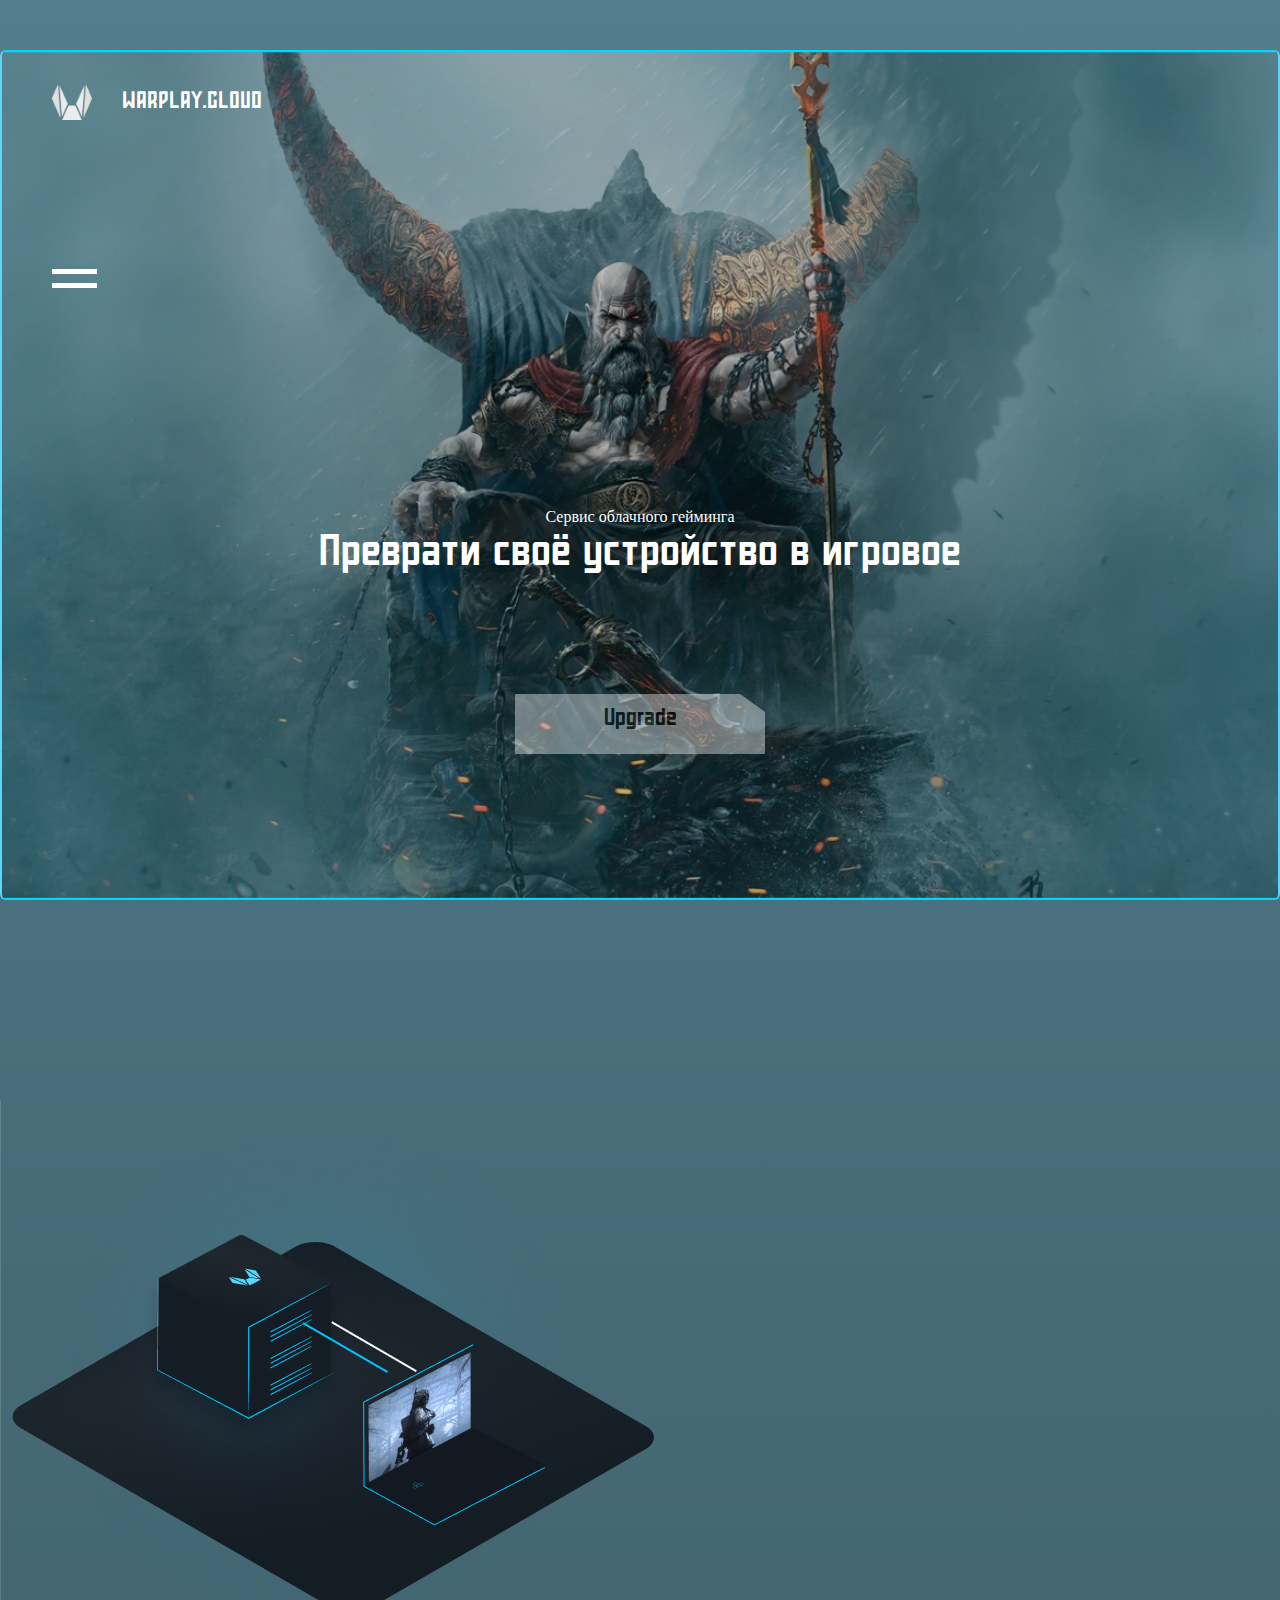
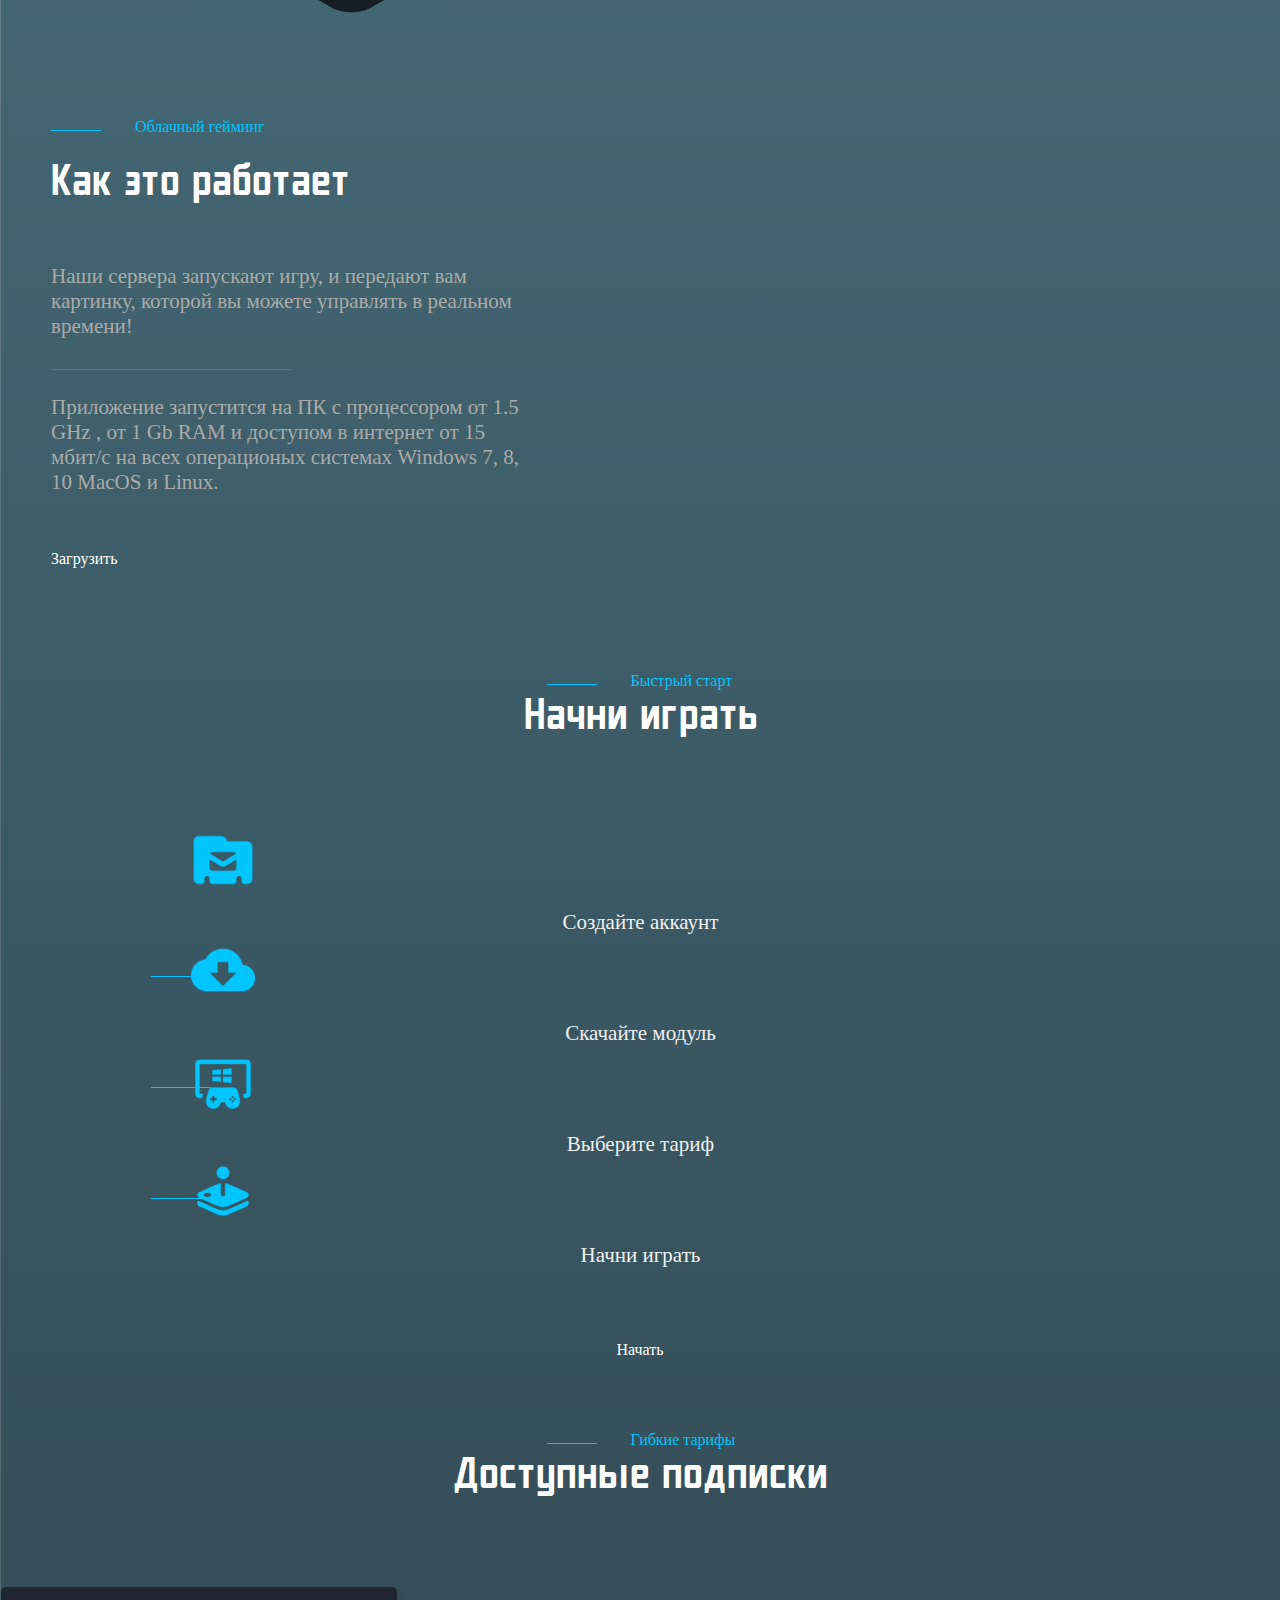
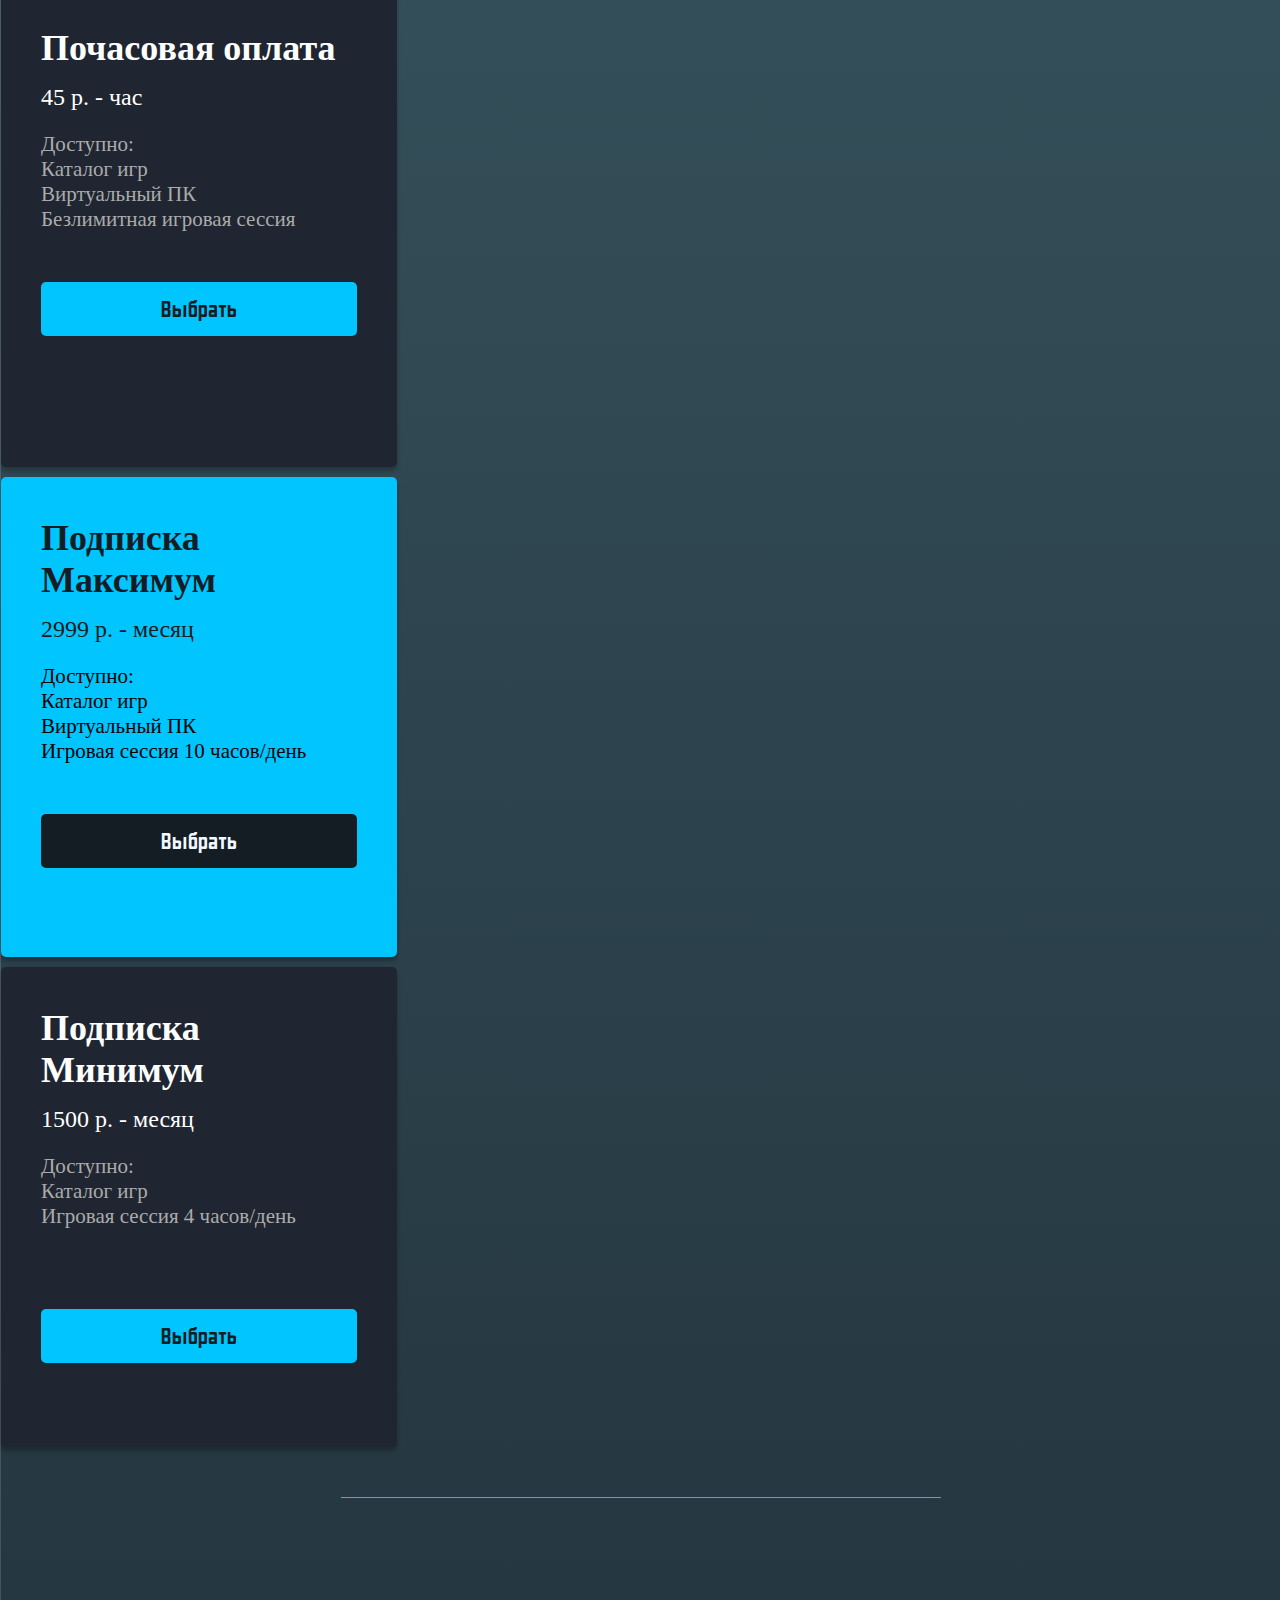
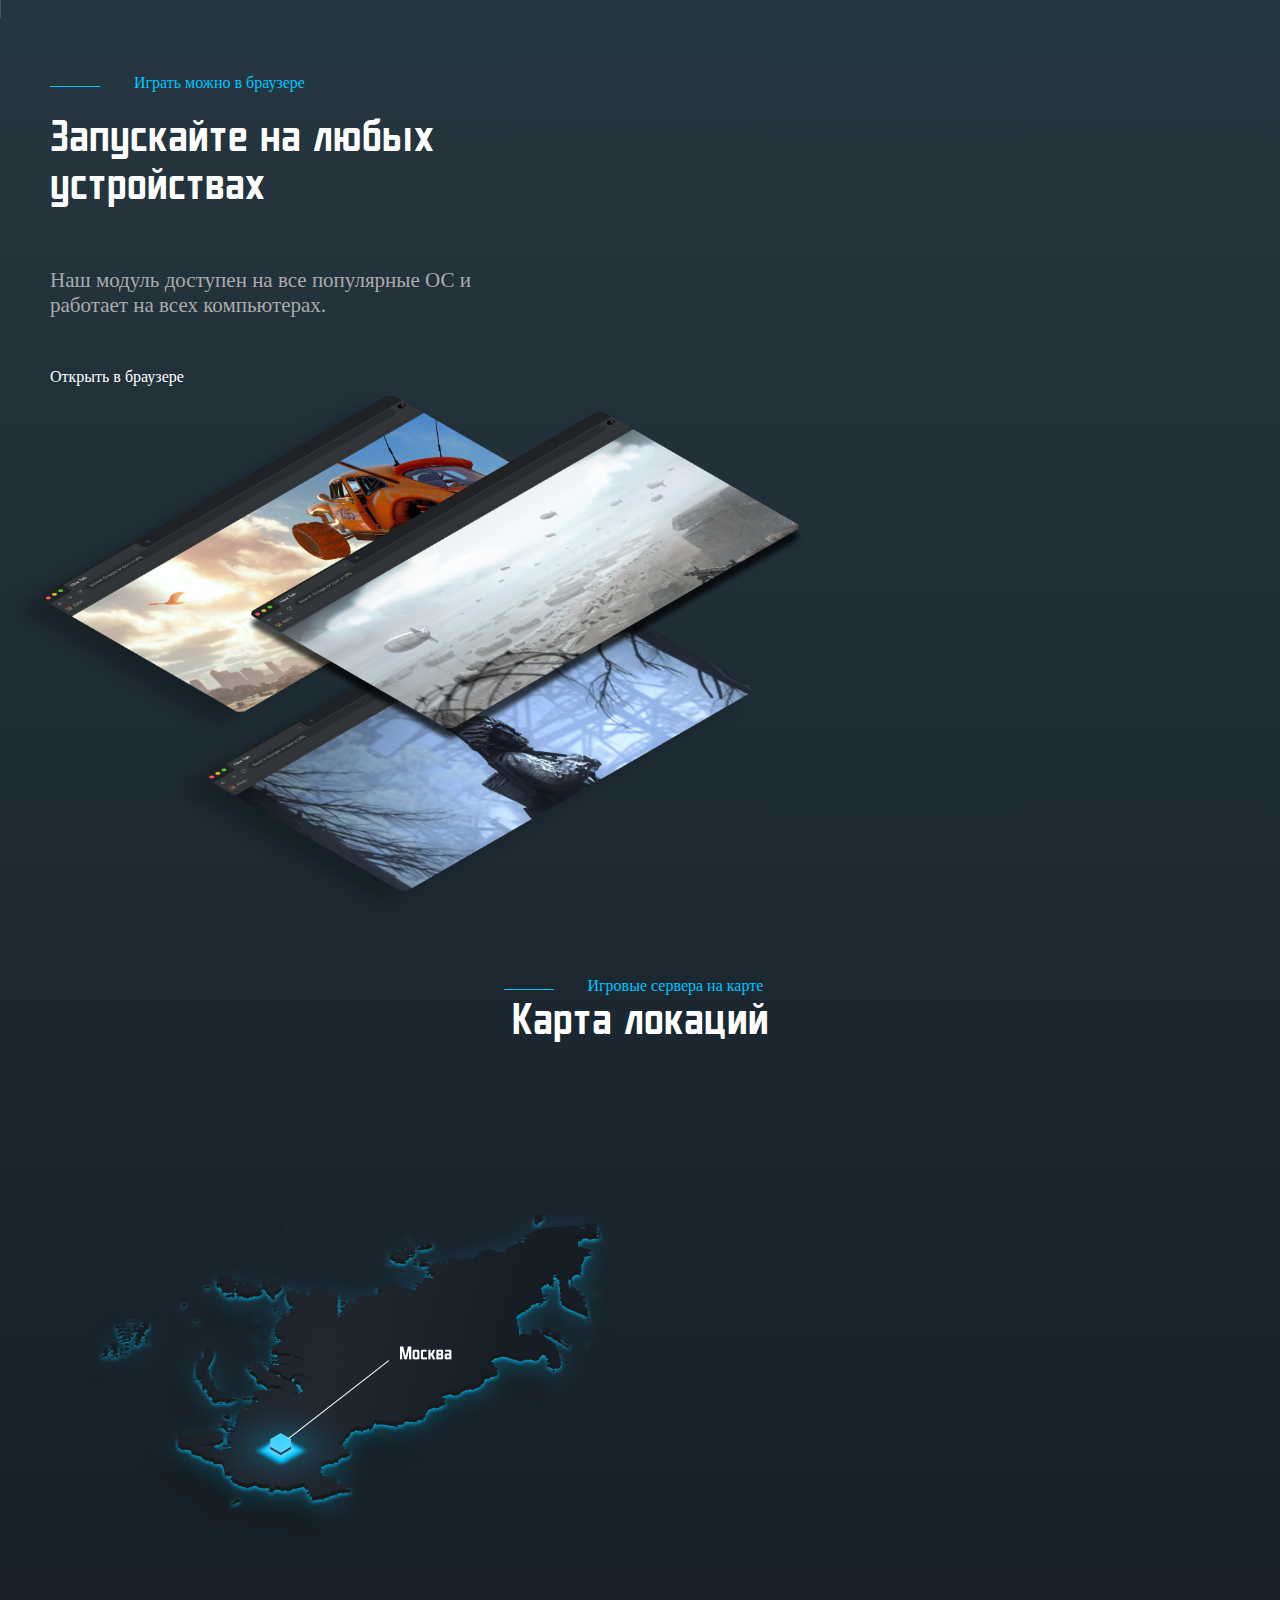
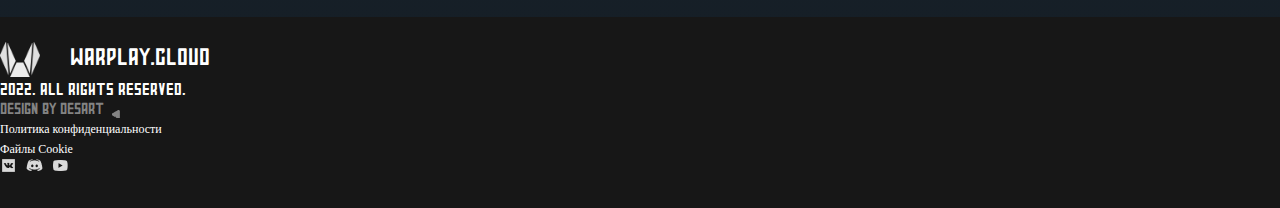
==== commit a90d3a61: "fixed" ====
--- a/index.html
+++ b/index.html
@@ -191,9 +191,9 @@
               <div class="sub__cost">1500 р. - месяц</div>
               <div class="sub__about">Доступно:<br>
                 Каталог игр<br>
-                Игровая сессия 4 часов/день<br><p style="opacity: 0;">1</p></div>
-              <a href="pages/registration.html">
-                <div class="sub__btn">Выбрать</div>
+                Игровая сессия 4 часов/день</div>
+              <a href="pages/registration.html" >
+                <div class="sub__btn" style="margin-top: 80px;">Выбрать</div>
               </a>
             </div>
           </div>
